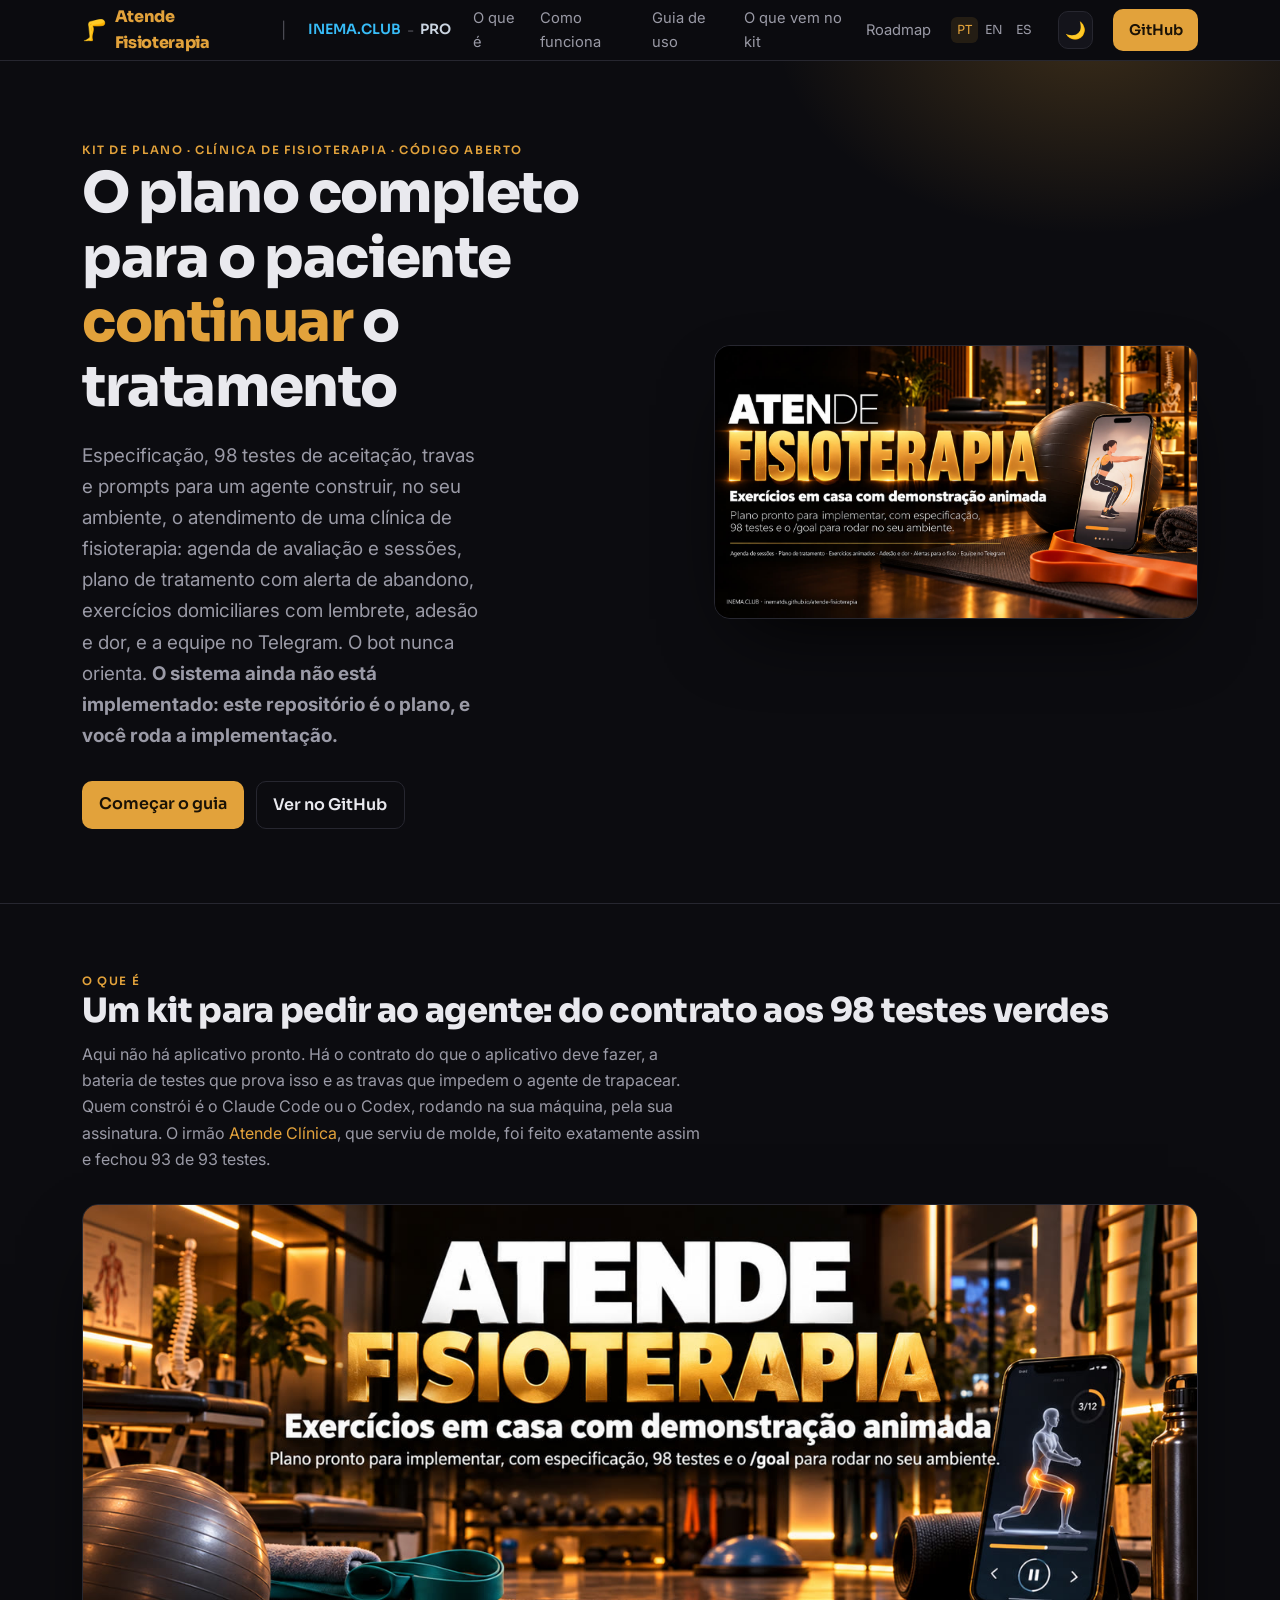
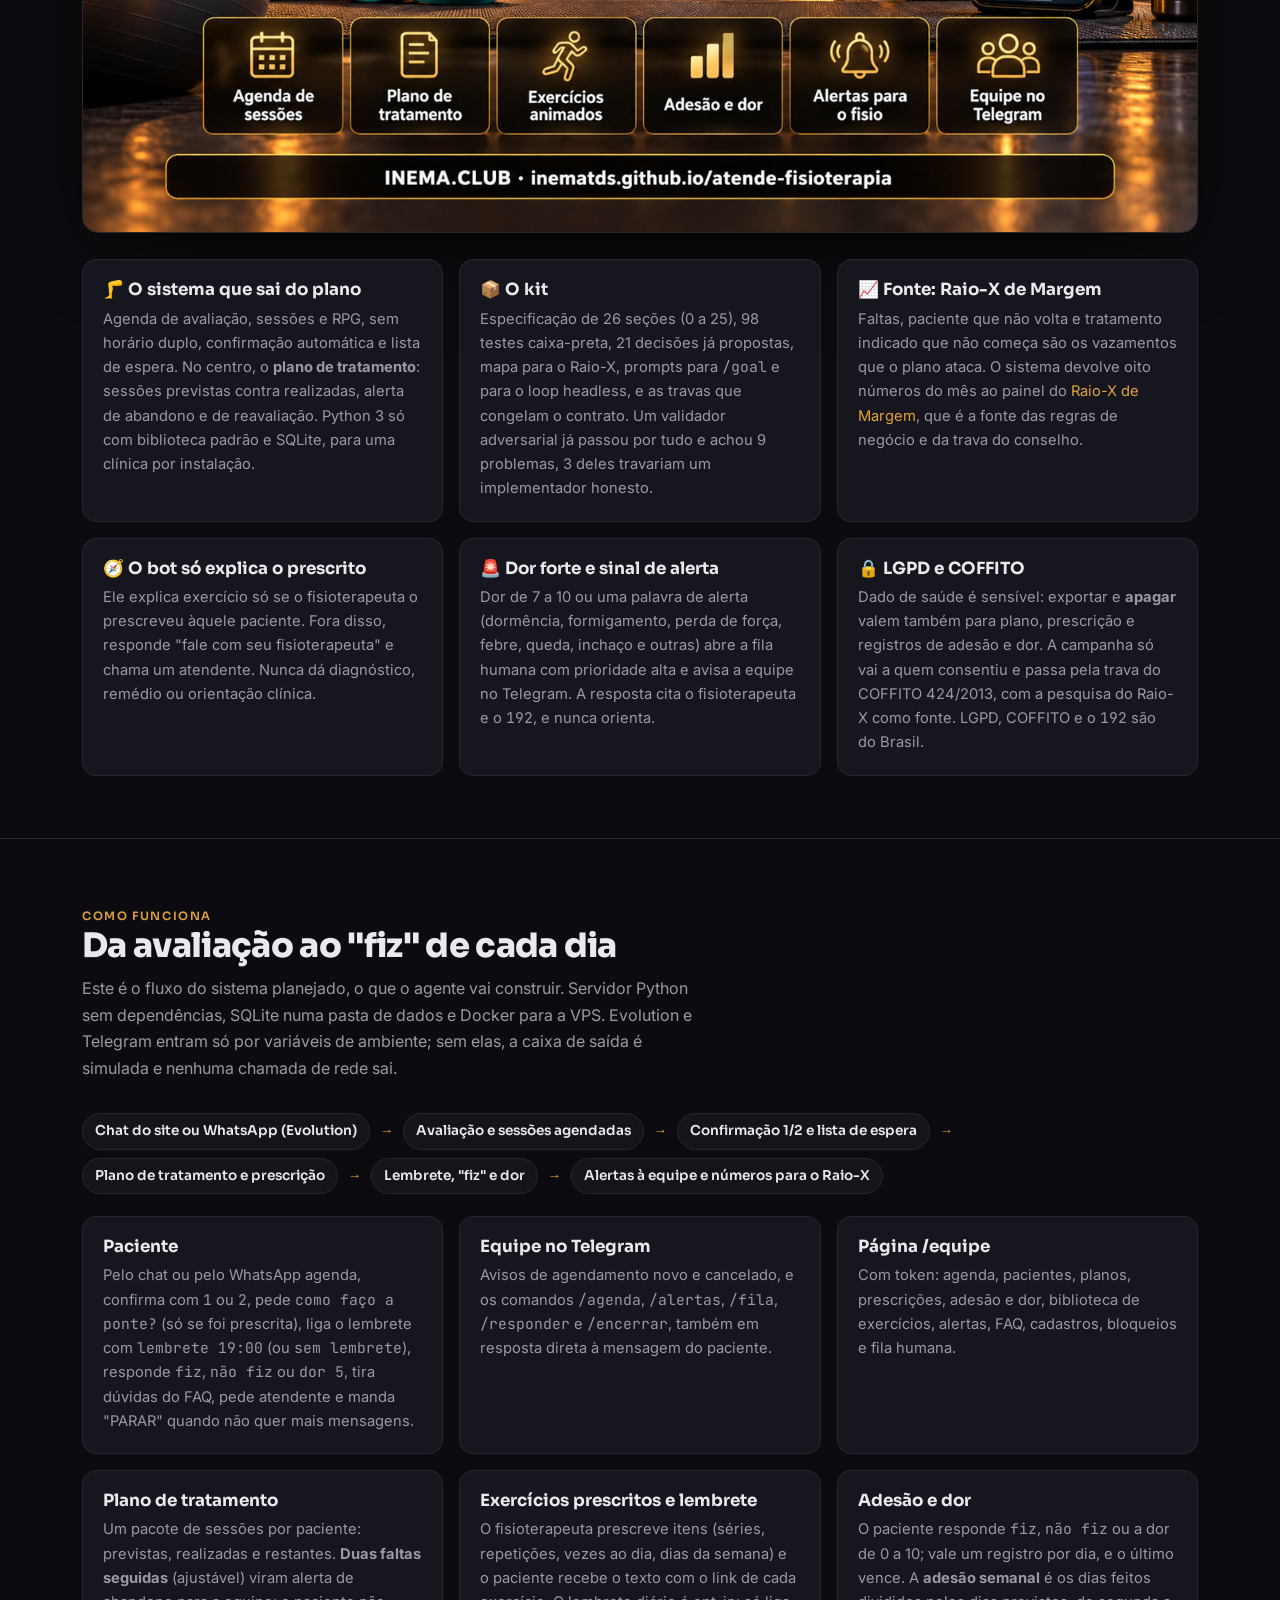
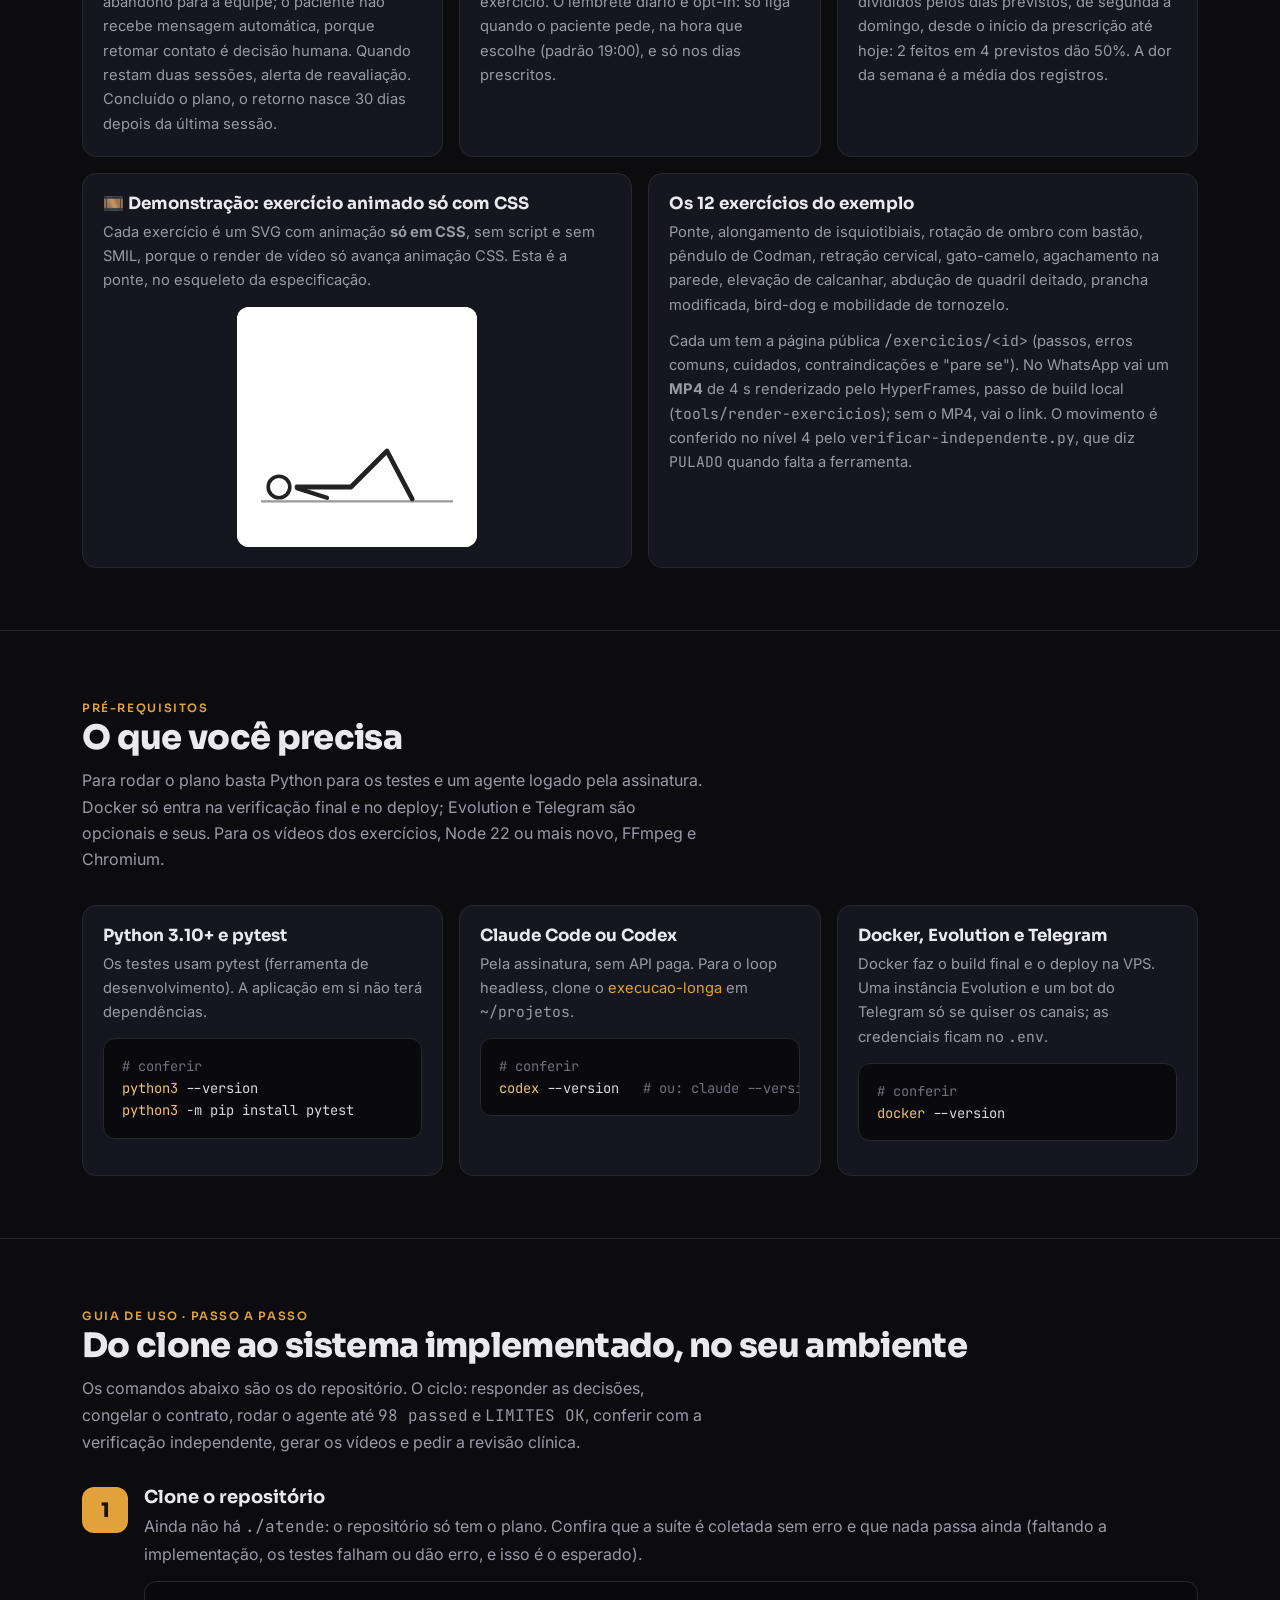
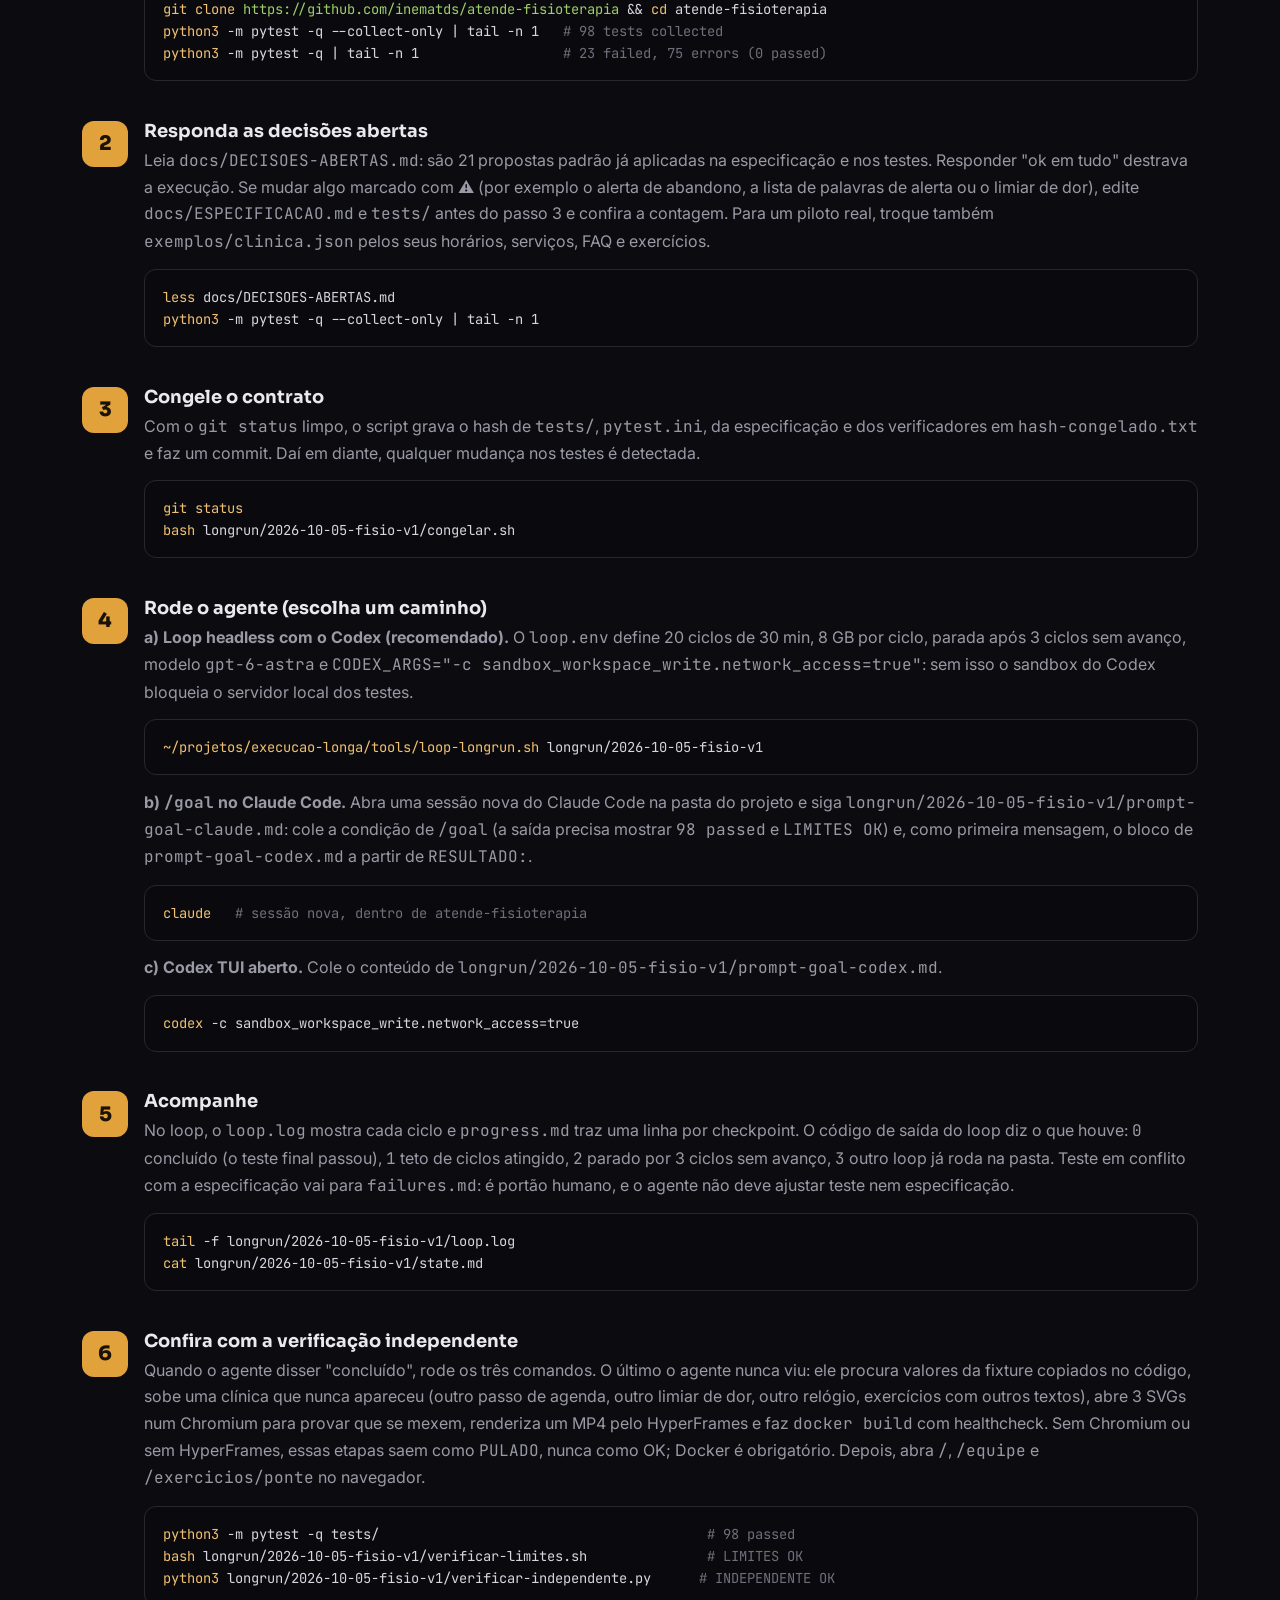
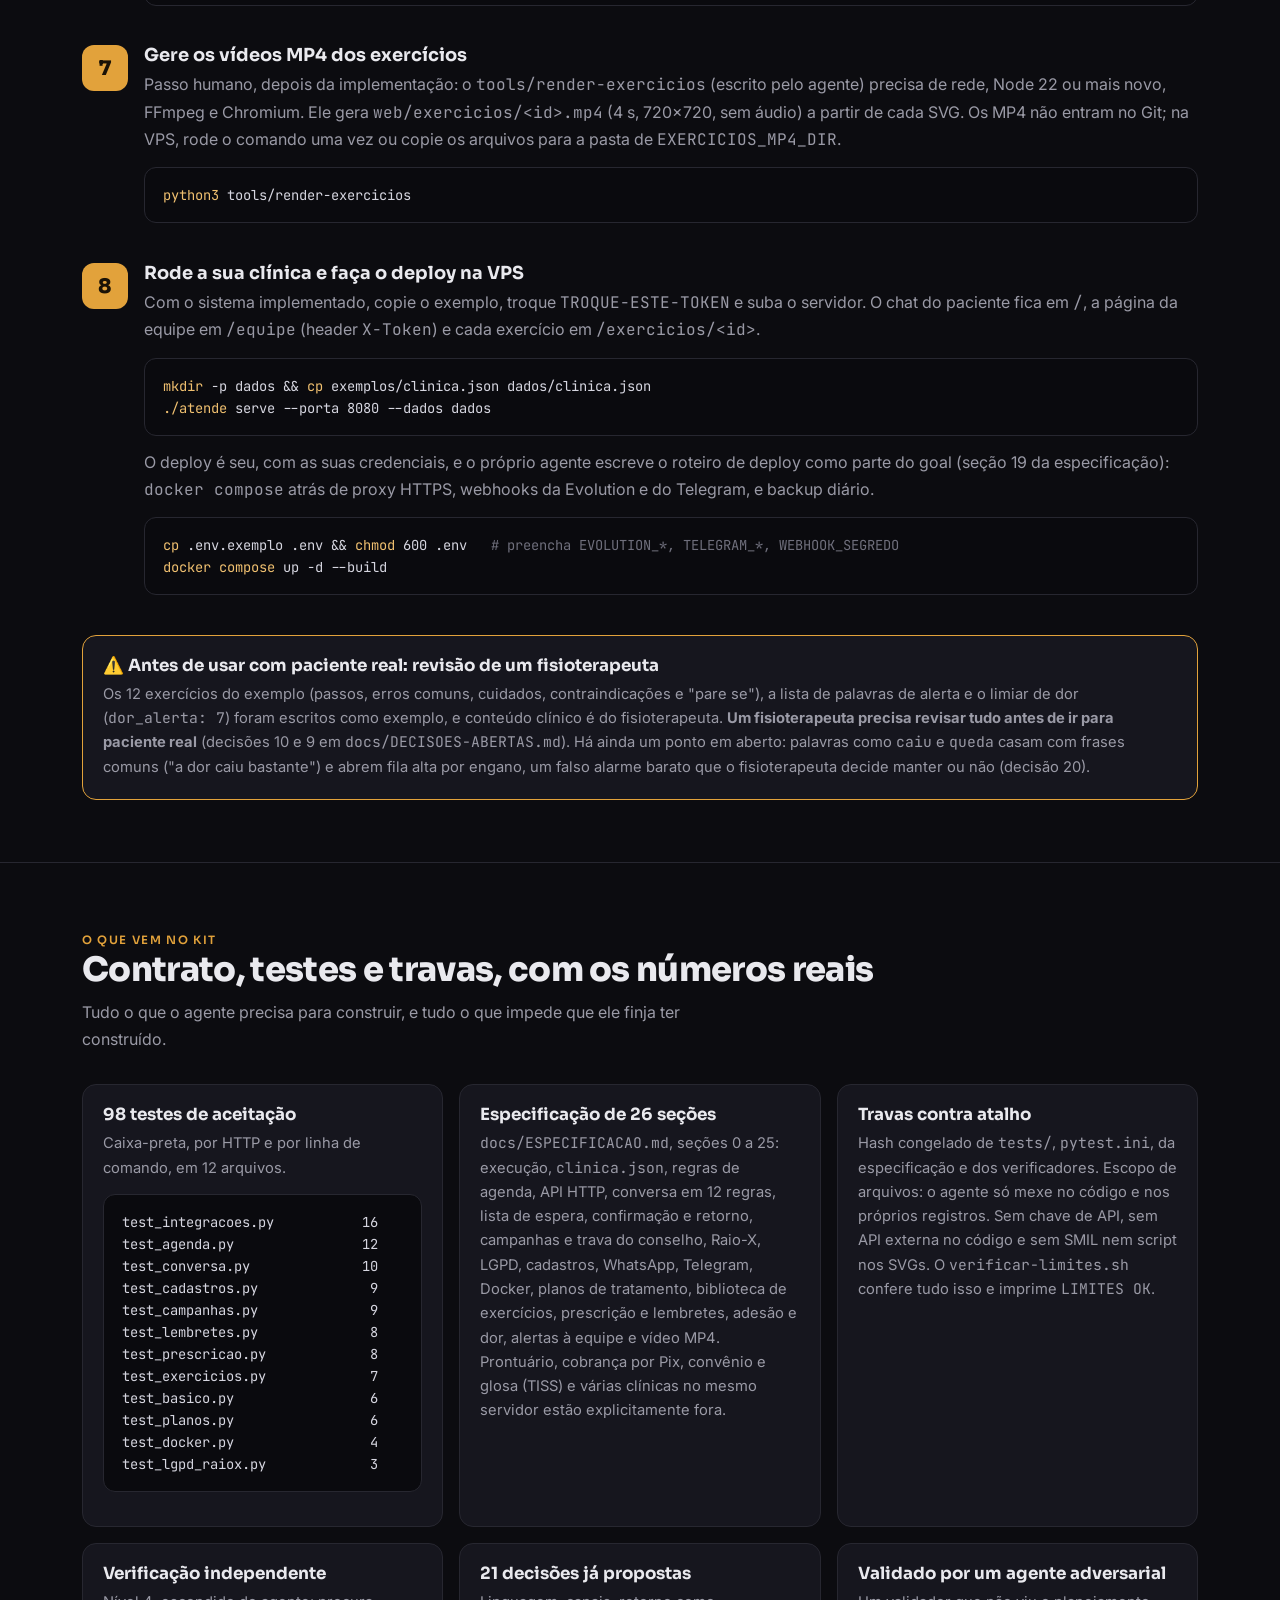
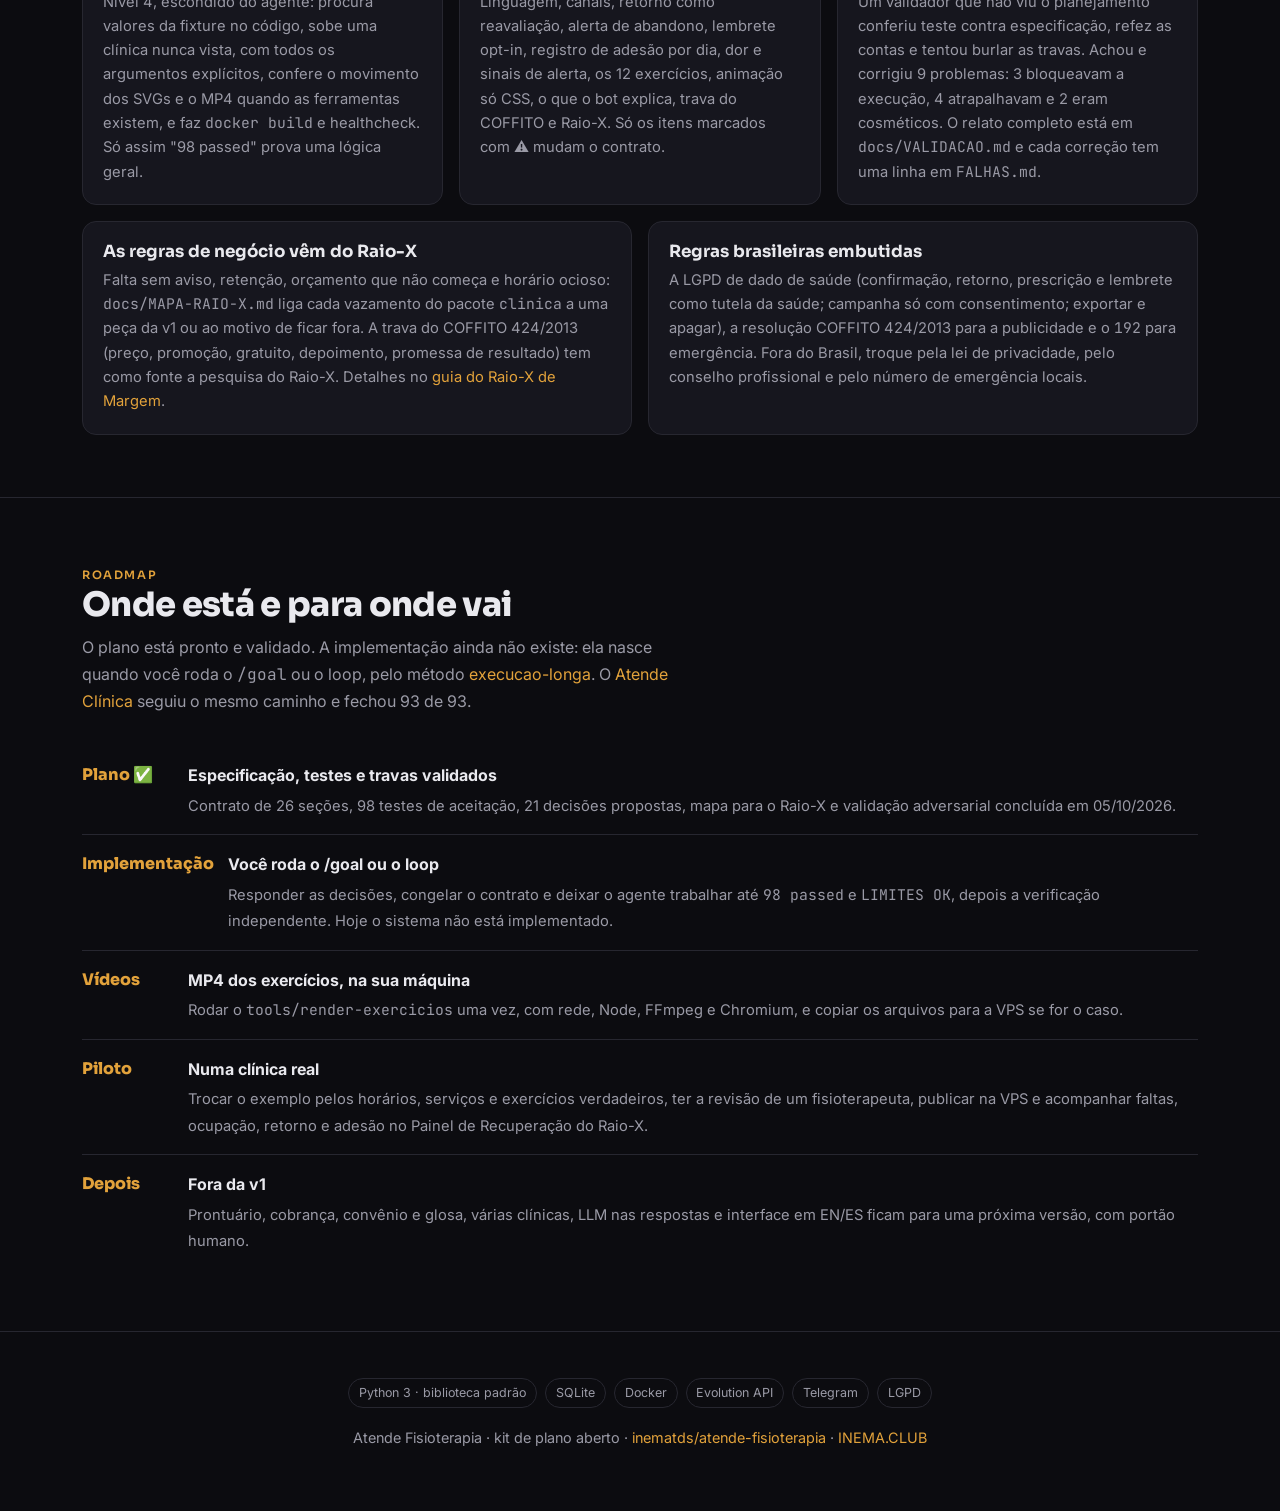
==== guia/index.html @ c4228316 "Guia trilíngue (PT/EN/ES) com demonstração animada da ponte, capa, README PT/EN/ES e GitHub Pages vi" ====
<!DOCTYPE html>
<html lang="pt-BR">
<head>
<meta charset="utf-8">
<meta name="viewport" content="width=device-width, initial-scale=1">
<title>Atende Fisioterapia — kit de plano para atendimento de clínica de fisioterapia: plano de tratamento, exercícios animados, adesão e equipe no Telegram</title>
<meta name="description" content="Kit de plano aberto para um sistema de atendimento de clínica de fisioterapia: especificação, 98 testes de aceitação, travas e prompts para um agente (Claude Code ou Codex) implementar no seu ambiente. O sistema ainda não está implementado.">
<link rel="alternate" hreflang="pt-BR" href="https://inematds.github.io/atende-fisioterapia/guia/">
<link rel="alternate" hreflang="en" href="https://inematds.github.io/atende-fisioterapia/guia/en/">
<link rel="alternate" hreflang="es" href="https://inematds.github.io/atende-fisioterapia/guia/es/">
<link rel="preconnect" href="https://fonts.googleapis.com">
<link rel="preconnect" href="https://fonts.gstatic.com" crossorigin>
<link href="https://fonts.googleapis.com/css2?family=Sora:wght@400;600;800&family=Inter:wght@400;500;600&family=JetBrains+Mono:wght@400;600&display=swap" rel="stylesheet">
<style>
  :root{
    --bg:#0c0c10; --bg2:#14141b; --card:#16161e; --line:#272730;
    --txt:#e9e9ee; --mut:#9a9aa6; --amb:#E2A23B; --amb2:#f0c070; --sky:#38bdf8; --pro:#cbd5e1;
    color-scheme:dark;
  }
  body.light{
    --bg:#f6f7f9; --bg2:#eceef2; --card:#ffffff; --line:#e1e3ea;
    --txt:#1a1a22; --mut:#5b5b68; --amb:#b9791d; --amb2:#a16207; --sky:#0369a1; --pro:#b45309;
    color-scheme:light;
  }
  body.light .hero .glow{opacity:.5}
  body.light pre{background:#0e0e14;color:#d6d6e0}
  body.light pre .c{color:#8a8a98}
  *{box-sizing:border-box}
  html{scroll-behavior:smooth}
  body{margin:0;background:var(--bg);color:var(--txt);font:16px/1.65 Inter,system-ui,sans-serif;-webkit-font-smoothing:antialiased}
  h1,h2,h3{font-family:Sora,sans-serif;line-height:1.15;margin:0}
  a{color:var(--amb);text-decoration:none}
  code,pre{font-family:"JetBrains Mono",monospace}
  .wrap{max-width:1160px;margin:0 auto;padding:0 22px}
  .mut{color:var(--mut)} .amb{color:var(--amb)}
  .chip{display:inline-block;font-size:.72rem;letter-spacing:.14em;text-transform:uppercase;color:var(--amb);font-weight:600;font-family:Sora}
  nav{position:sticky;top:0;z-index:30;backdrop-filter:blur(12px);background:rgba(12,12,16,.78);border-bottom:1px solid var(--line)}
  nav .wrap{display:flex;align-items:center;gap:22px;height:60px}
  nav .brand{display:flex;align-items:center;gap:8px;font-family:Sora;font-weight:800;letter-spacing:-.02em;color:var(--amb)}
  nav .brand .emoji{font-size:1.25rem}
  nav .sep{color:var(--mut);opacity:.45}
  nav .inema{color:var(--sky);font-weight:600;font-size:.88rem;font-family:Sora}
  nav .inema:hover{filter:brightness(1.15)}
  nav .pro{color:var(--pro);font-weight:600;font-size:.88rem;font-family:Sora}
  nav .pro:hover{filter:brightness(1.15)}
  nav .clubpro{display:inline-flex;align-items:center;gap:6px}
  nav .links{margin-left:auto;display:flex;align-items:center;gap:20px;font-size:.92rem}
  nav .links a.sec{color:var(--mut)} nav .links a.sec:hover{color:var(--txt)}
  .lang{display:inline-flex;gap:2px;font-family:Sora;font-size:.78rem}
  .lang a{color:var(--mut);padding:.2em .45em;border-radius:6px} .lang a.on{color:var(--amb);background:rgba(226,162,59,.12)}
  .tgl{background:var(--bg2);border:1px solid var(--line);color:var(--txt);width:38px;height:38px;border-radius:10px;cursor:pointer;display:inline-flex;align-items:center;justify-content:center;font-size:1.05rem}
  .tgl:hover{border-color:var(--amb)}
  .btn{display:inline-block;background:var(--amb);color:#1a1206;font-weight:600;padding:.6em 1.05em;border-radius:10px;font-family:Sora}
  .btn.ghost{background:transparent;color:var(--txt);border:1px solid var(--line)}
  @media(max-width:760px){nav .links a.sec{display:none}}
  @media(max-width:520px){nav .wrap{gap:8px;padding:8px 14px;height:auto;flex-wrap:wrap} nav .links{gap:8px;margin-left:0;width:100%;justify-content:space-between} nav .btn{padding:.45em .7em;font-size:.82rem} .tgl{width:34px;height:34px}}
  .hero{position:relative;overflow:hidden;border-bottom:1px solid var(--line)}
  .hero .glow{position:absolute;inset:-40% -20% auto auto;width:70%;height:600px;background:radial-gradient(closest-side,rgba(226,162,59,.22),transparent 70%);pointer-events:none}
  .hero .wrap{display:grid;grid-template-columns:1.1fr .9fr;gap:40px;align-items:center;padding:74px 22px}
  .hero h1{font-size:clamp(2.2rem,5vw,3.5rem);font-weight:800;letter-spacing:-.025em}
  .hero p.lead{font-size:1.18rem;color:var(--mut);margin:1.1em 0 1.6em;max-width:34ch}
  .hero .cta{display:flex;gap:12px;flex-wrap:wrap}
  .hero figure{margin:0;border-radius:16px;overflow:hidden;border:1px solid var(--line);box-shadow:0 30px 80px -30px #000}
  .hero figure img{width:100%;display:block}
  @media(max-width:780px){.hero .wrap{grid-template-columns:1fr;padding:48px 22px}}
  section{padding:62px 0;border-bottom:1px solid var(--line)}
  section h2{font-size:clamp(1.5rem,3.4vw,2.1rem);font-weight:800;letter-spacing:-.02em}
  section .sub{color:var(--mut);margin:.6em 0 2em;max-width:62ch}
  .grid{display:grid;gap:16px}
  .g3{grid-template-columns:repeat(3,1fr)} .g4{grid-template-columns:repeat(4,1fr)} .g2{grid-template-columns:repeat(2,1fr)}
  @media(max-width:820px){.g3,.g4{grid-template-columns:1fr 1fr}}
  @media(max-width:540px){.g2,.g3,.g4{grid-template-columns:1fr}}
  .card{background:var(--card);border:1px solid var(--line);border-radius:14px;padding:20px}
  .card h3{font-size:1.05rem;margin-bottom:.4em}
  .card p{color:var(--mut);font-size:.92rem;margin:0}
  .num{display:inline-flex;width:30px;height:30px;align-items:center;justify-content:center;border-radius:8px;background:rgba(226,162,59,.14);color:var(--amb);font-family:Sora;font-weight:800;font-size:.9rem;margin-bottom:.7em}
  .flow{display:flex;flex-wrap:wrap;gap:8px;align-items:center;margin-top:10px}
  .flow span{background:var(--bg2);border:1px solid var(--line);border-radius:999px;padding:.45em .9em;font-size:.85rem;font-family:Sora;font-weight:600}
  .flow .arr{color:var(--amb);border:none;background:none;padding:0 .1em}
  pre{background:#0a0a0e;border:1px solid var(--line);border-radius:12px;padding:16px 18px;overflow:auto;font-size:.86rem;line-height:1.6;color:#d6d6e0}
  pre .c{color:#6f6f7c} pre .k{color:var(--amb2)} pre .s{color:#9ece6a}
  .step{display:grid;grid-template-columns:46px minmax(0,1fr);gap:16px;margin-bottom:26px}
  .step>div,.card{min-width:0}
  p code,li code,td code{overflow-wrap:anywhere}
  .step .b{width:46px;height:46px;border-radius:12px;background:var(--amb);color:#1a1206;font-family:Sora;font-weight:800;font-size:1.25rem;display:flex;align-items:center;justify-content:center}
  .step h3{font-size:1.12rem;margin-bottom:.3em}
  .step p{color:var(--mut);margin:.2em 0 .7em}
  .ex{display:grid;grid-template-columns:1fr 1fr;gap:18px}
  @media(max-width:680px){.ex{grid-template-columns:1fr}}
  .ex figure{margin:0;border-radius:14px;overflow:hidden;border:1px solid var(--line)}
  .ex figure img{width:100%;display:block}
  .ex figcaption{padding:12px 14px;font-size:.88rem;color:var(--mut);background:var(--card)}
  .phase{display:flex;gap:14px;padding:16px 0;border-bottom:1px solid var(--line)}
  .phase:last-child{border:none}
  .phase .tag{flex:0 0 92px;font-family:Sora;font-weight:800;color:var(--amb)}
  .phase .d strong{display:block;margin-bottom:.2em}
  .phase .d span{color:var(--mut);font-size:.92rem}
  footer{padding:46px 0;text-align:center;color:var(--mut);font-size:.9rem}
  .pill{display:inline-block;border:1px solid var(--line);border-radius:999px;padding:.3em .8em;font-size:.78rem;color:var(--mut);margin:0 4px}
</style>
</head>

<body>

<nav><div class="wrap">
  <a class="brand" href="#top"><span class="emoji">🦵</span> Atende Fisioterapia</a>
  <span class="sep">|</span>
  <span class="clubpro">
    <a class="inema" href="https://inema.club" target="_blank" rel="noopener">INEMA.CLUB</a>
    <span class="sep">-</span>
    <a class="pro" href="https://inema.pro" target="_blank" rel="noopener">PRO</a>
  </span>
  <div class="links">
    <a class="sec" href="#oque">O que é</a>
    <a class="sec" href="#fluxo">Como funciona</a>
    <a class="sec" href="#guia">Guia de uso</a>
    <a class="sec" href="#kit">O que vem no kit</a>
    <a class="sec" href="#roadmap">Roadmap</a>
    <span class="lang"><a class="on" href="./">PT</a><a href="en/">EN</a><a href="es/">ES</a></span>
    <button class="tgl" id="themeToggle" aria-label="Alternar tema" title="Alternar tema">🌙</button>
    <a class="btn" href="https://github.com/inematds/atende-fisioterapia" target="_blank" rel="noopener">GitHub</a>
  </div>
</div></nav>

<header class="hero" id="top">
  <div class="glow"></div>
  <div class="wrap">
    <div>
      <span class="chip">Kit de plano · clínica de fisioterapia · código aberto</span>
      <h1>O plano completo para o paciente <span class="amb">continuar</span> o tratamento</h1>
      <p class="lead">Especificação, 98 testes de aceitação, travas e prompts para um agente construir, no seu ambiente, o atendimento de uma clínica de fisioterapia: agenda de avaliação e sessões, plano de tratamento com alerta de abandono, exercícios domiciliares com lembrete, adesão e dor, e a equipe no Telegram. O bot nunca orienta. <strong>O sistema ainda não está implementado: este repositório é o plano, e você roda a implementação.</strong></p>
      <div class="cta">
        <a class="btn" href="#guia">Começar o guia</a>
        <a class="btn ghost" href="https://github.com/inematds/atende-fisioterapia" target="_blank" rel="noopener">Ver no GitHub</a>
      </div>
    </div>
    <figure><img src="assets/banner.jpg" alt="Banner do Atende Fisioterapia: plano de tratamento, exercícios animados, lembrete, adesão e dor, e equipe no Telegram"></figure>
  </div>
</header>

<section id="oque"><div class="wrap">
  <span class="chip">O que é</span>
  <h2>Um kit para pedir ao agente: do contrato aos 98 testes verdes</h2>
  <p class="sub">Aqui não há aplicativo pronto. Há o contrato do que o aplicativo deve fazer, a bateria de testes que prova isso e as travas que impedem o agente de trapacear. Quem constrói é o Claude Code ou o Codex, rodando na sua máquina, pela sua assinatura. O irmão <a href="https://inematds.github.io/atende-clinica/guia/" target="_blank" rel="noopener">Atende Clínica</a>, que serviu de molde, foi feito exatamente assim e fechou 93 de 93 testes.</p>
  <figure style="margin:0 0 26px;border-radius:16px;overflow:hidden;border:1px solid var(--line);box-shadow:0 30px 80px -30px #000"><img src="assets/banner-grade.jpg" alt="Plano de tratamento com alerta de abandono, exercícios domiciliares animados, lembrete opt-in, adesão e dor, alerta clínico com 192, LGPD de dado de saúde e equipe no Telegram" loading="lazy" style="width:100%;display:block"></figure>
  <div class="grid g3">
    <div class="card"><h3>🦵 O sistema que sai do plano</h3><p>Agenda de avaliação, sessões e RPG, sem horário duplo, confirmação automática e lista de espera. No centro, o <strong>plano de tratamento</strong>: sessões previstas contra realizadas, alerta de abandono e de reavaliação. Python 3 só com biblioteca padrão e SQLite, para uma clínica por instalação.</p></div>
    <div class="card"><h3>📦 O kit</h3><p>Especificação de 26 seções (0 a 25), 98 testes caixa-preta, 21 decisões já propostas, mapa para o Raio-X, prompts para <code>/goal</code> e para o loop headless, e as travas que congelam o contrato. Um validador adversarial já passou por tudo e achou 9 problemas, 3 deles travariam um implementador honesto.</p></div>
    <div class="card"><h3>📈 Fonte: Raio-X de Margem</h3><p>Faltas, paciente que não volta e tratamento indicado que não começa são os vazamentos que o plano ataca. O sistema devolve oito números do mês ao painel do <a href="https://inematds.github.io/raio-x-margem/guia/" target="_blank" rel="noopener">Raio-X de Margem</a>, que é a fonte das regras de negócio e da trava do conselho.</p></div>
  </div>
  <div class="grid g3" style="margin-top:16px">
    <div class="card"><h3>🧭 O bot só explica o prescrito</h3><p>Ele explica exercício só se o fisioterapeuta o prescreveu àquele paciente. Fora disso, responde "fale com seu fisioterapeuta" e chama um atendente. Nunca dá diagnóstico, remédio ou orientação clínica.</p></div>
    <div class="card"><h3>🚨 Dor forte e sinal de alerta</h3><p>Dor de 7 a 10 ou uma palavra de alerta (dormência, formigamento, perda de força, febre, queda, inchaço e outras) abre a fila humana com prioridade alta e avisa a equipe no Telegram. A resposta cita o fisioterapeuta e o <code>192</code>, e nunca orienta.</p></div>
    <div class="card"><h3>🔒 LGPD e COFFITO</h3><p>Dado de saúde é sensível: exportar e <strong>apagar</strong> valem também para plano, prescrição e registros de adesão e dor. A campanha só vai a quem consentiu e passa pela trava do COFFITO 424/2013, com a pesquisa do Raio-X como fonte. LGPD, COFFITO e o <code>192</code> são do Brasil.</p></div>
  </div>
</div></section>

<section id="fluxo"><div class="wrap">
  <span class="chip">Como funciona</span>
  <h2>Da avaliação ao "fiz" de cada dia</h2>
  <p class="sub">Este é o fluxo do sistema planejado, o que o agente vai construir. Servidor Python sem dependências, SQLite numa pasta de dados e Docker para a VPS. Evolution e Telegram entram só por variáveis de ambiente; sem elas, a caixa de saída é simulada e nenhuma chamada de rede sai.</p>
  <div class="flow">
    <span>Chat do site ou WhatsApp (Evolution)</span><span class="arr">→</span>
    <span>Avaliação e sessões agendadas</span><span class="arr">→</span>
    <span>Confirmação 1/2 e lista de espera</span><span class="arr">→</span>
    <span>Plano de tratamento e prescrição</span><span class="arr">→</span>
    <span>Lembrete, "fiz" e dor</span><span class="arr">→</span>
    <span>Alertas à equipe e números para o Raio-X</span>
  </div>
  <div class="grid g3" style="margin-top:22px">
    <div class="card"><h3>Paciente</h3><p>Pelo chat ou pelo WhatsApp agenda, confirma com <code>1</code> ou <code>2</code>, pede <code>como faço a ponte?</code> (só se foi prescrita), liga o lembrete com <code>lembrete 19:00</code> (ou <code>sem lembrete</code>), responde <code>fiz</code>, <code>não fiz</code> ou <code>dor 5</code>, tira dúvidas do FAQ, pede atendente e manda "PARAR" quando não quer mais mensagens.</p></div>
    <div class="card"><h3>Equipe no Telegram</h3><p>Avisos de agendamento novo e cancelado, e os comandos <code>/agenda</code>, <code>/alertas</code>, <code>/fila</code>, <code>/responder</code> e <code>/encerrar</code>, também em resposta direta à mensagem do paciente.</p></div>
    <div class="card"><h3>Página /equipe</h3><p>Com token: agenda, pacientes, planos, prescrições, adesão e dor, biblioteca de exercícios, alertas, FAQ, cadastros, bloqueios e fila humana.</p></div>
  </div>
  <div class="grid g3" style="margin-top:16px">
    <div class="card"><h3>Plano de tratamento</h3><p>Um pacote de sessões por paciente: previstas, realizadas e restantes. <strong>Duas faltas seguidas</strong> (ajustável) viram alerta de abandono para a equipe; o paciente não recebe mensagem automática, porque retomar contato é decisão humana. Quando restam duas sessões, alerta de reavaliação. Concluído o plano, o retorno nasce 30 dias depois da última sessão.</p></div>
    <div class="card"><h3>Exercícios prescritos e lembrete</h3><p>O fisioterapeuta prescreve itens (séries, repetições, vezes ao dia, dias da semana) e o paciente recebe o texto com o link de cada exercício. O lembrete diário é opt-in: só liga quando o paciente pede, na hora que escolhe (padrão 19:00), e só nos dias prescritos.</p></div>
    <div class="card"><h3>Adesão e dor</h3><p>O paciente responde <code>fiz</code>, <code>não fiz</code> ou a dor de 0 a 10; vale um registro por dia, e o último vence. A <strong>adesão semanal</strong> é os dias feitos divididos pelos dias previstos, de segunda a domingo, desde o início da prescrição até hoje: 2 feitos em 4 previstos dão 50%. A dor da semana é a média dos registros.</p></div>
  </div>
  <div class="grid g2" style="margin-top:16px">
    <div class="card"><h3>🎞️ Demonstração: exercício animado só com CSS</h3>
      <p>Cada exercício é um SVG com animação <strong>só em CSS</strong>, sem script e sem SMIL, porque o render de vídeo só avança animação CSS. Esta é a ponte, no esqueleto da especificação.</p>
      <svg xmlns="http://www.w3.org/2000/svg" viewBox="0 0 400 400" role="img" aria-label="Ponte" style="width:100%;max-width:240px;display:block;margin:14px auto 0;background:#fff;border-radius:12px">
        <title>Ponte</title>
        <style>
          .fx-corpo{d:path("M100 300 L190 300 L250 240 L292 320");animation:fx-ponte 2.4s ease-in-out infinite}
          @keyframes fx-ponte{0%,15%,100%{d:path("M100 300 L190 300 L250 240 L292 320")}45%,65%{d:path("M100 300 L186 256 L257 236 L292 320")}}
          @media (prefers-reduced-motion:reduce){.fx-corpo{animation:none}}
        </style>
        <rect width="400" height="400" fill="#fff"/>
        <line x1="40" y1="324" x2="360" y2="324" stroke="#999" stroke-width="4"/>
        <circle cx="70" cy="300" r="18" fill="none" stroke="#222" stroke-width="6"/>
        <line x1="100" y1="302" x2="150" y2="318" stroke="#222" stroke-width="7" stroke-linecap="round"/>
        <path class="fx-corpo" d="M100 300 L190 300 L250 240 L292 320" fill="none" stroke="#222" stroke-width="8" stroke-linecap="round" stroke-linejoin="round"/>
      </svg></div>
    <div class="card"><h3>Os 12 exercícios do exemplo</h3>
      <p>Ponte, alongamento de isquiotibiais, rotação de ombro com bastão, pêndulo de Codman, retração cervical, gato-camelo, agachamento na parede, elevação de calcanhar, abdução de quadril deitado, prancha modificada, bird-dog e mobilidade de tornozelo.</p>
      <p style="margin-top:.8em">Cada um tem a página pública <code>/exercicios/&lt;id&gt;</code> (passos, erros comuns, cuidados, contraindicações e "pare se"). No WhatsApp vai um <strong>MP4</strong> de 4 s renderizado pelo HyperFrames, passo de build local (<code>tools/render-exercicios</code>); sem o MP4, vai o link. O movimento é conferido no nível 4 pelo <code>verificar-independente.py</code>, que diz <code>PULADO</code> quando falta a ferramenta.</p></div>
  </div>
</div></section>

<section id="pre"><div class="wrap">
  <span class="chip">Pré-requisitos</span>
  <h2>O que você precisa</h2>
  <p class="sub">Para rodar o plano basta Python para os testes e um agente logado pela assinatura. Docker só entra na verificação final e no deploy; Evolution e Telegram são opcionais e seus. Para os vídeos dos exercícios, Node 22 ou mais novo, FFmpeg e Chromium.</p>
  <div class="grid g3">
    <div class="card"><h3>Python 3.10+ e pytest</h3><p>Os testes usam pytest (ferramenta de desenvolvimento). A aplicação em si não terá dependências.</p><pre><span class="c"># conferir</span>
<span class="k">python3</span> --version
<span class="k">python3</span> -m pip install pytest</pre></div>
    <div class="card"><h3>Claude Code ou Codex</h3><p>Pela assinatura, sem API paga. Para o loop headless, clone o <a href="https://github.com/inematds/execucao-longa" target="_blank" rel="noopener">execucao-longa</a> em <code>~/projetos</code>.</p><pre><span class="c"># conferir</span>
<span class="k">codex</span> --version   <span class="c"># ou: claude --version</span></pre></div>
    <div class="card"><h3>Docker, Evolution e Telegram</h3><p>Docker faz o build final e o deploy na VPS. Uma instância Evolution e um bot do Telegram só se quiser os canais; as credenciais ficam no <code>.env</code>.</p><pre><span class="c"># conferir</span>
<span class="k">docker</span> --version</pre></div>
  </div>
</div></section>

<section id="guia"><div class="wrap">
  <span class="chip">Guia de uso · passo a passo</span>
  <h2>Do clone ao sistema implementado, no seu ambiente</h2>
  <p class="sub">Os comandos abaixo são os do repositório. O ciclo: responder as decisões, congelar o contrato, rodar o agente até <code>98 passed</code> e <code>LIMITES OK</code>, conferir com a verificação independente, gerar os vídeos e pedir a revisão clínica.</p>

  <div class="step"><div class="b">1</div><div>
    <h3>Clone o repositório</h3>
    <p>Ainda não há <code>./atende</code>: o repositório só tem o plano. Confira que a suíte é coletada sem erro e que nada passa ainda (faltando a implementação, os testes falham ou dão erro, e isso é o esperado).</p>
<pre><span class="k">git clone</span> <span class="s">https://github.com/inematds/atende-fisioterapia</span> && <span class="k">cd</span> atende-fisioterapia
<span class="k">python3</span> -m pytest -q --collect-only | tail -n 1   <span class="c"># 98 tests collected</span>
<span class="k">python3</span> -m pytest -q | tail -n 1                  <span class="c"># 23 failed, 75 errors (0 passed)</span></pre>
  </div></div>

  <div class="step"><div class="b">2</div><div>
    <h3>Responda as decisões abertas</h3>
    <p>Leia <code>docs/DECISOES-ABERTAS.md</code>: são 21 propostas padrão já aplicadas na especificação e nos testes. Responder "ok em tudo" destrava a execução. Se mudar algo marcado com ⚠ (por exemplo o alerta de abandono, a lista de palavras de alerta ou o limiar de dor), edite <code>docs/ESPECIFICACAO.md</code> e <code>tests/</code> antes do passo 3 e confira a contagem. Para um piloto real, troque também <code>exemplos/clinica.json</code> pelos seus horários, serviços, FAQ e exercícios.</p>
<pre><span class="k">less</span> docs/DECISOES-ABERTAS.md
<span class="k">python3</span> -m pytest -q --collect-only | tail -n 1</pre>
  </div></div>

  <div class="step"><div class="b">3</div><div>
    <h3>Congele o contrato</h3>
    <p>Com o <code>git status</code> limpo, o script grava o hash de <code>tests/</code>, <code>pytest.ini</code>, da especificação e dos verificadores em <code>hash-congelado.txt</code> e faz um commit. Daí em diante, qualquer mudança nos testes é detectada.</p>
<pre><span class="k">git status</span>
<span class="k">bash</span> longrun/2026-10-05-fisio-v1/congelar.sh</pre>
  </div></div>

  <div class="step"><div class="b">4</div><div>
    <h3>Rode o agente (escolha um caminho)</h3>
    <p><strong>a) Loop headless com o Codex (recomendado).</strong> O <code>loop.env</code> define 20 ciclos de 30 min, 8 GB por ciclo, parada após 3 ciclos sem avanço, modelo <code>gpt-6-astra</code> e <code>CODEX_ARGS="-c sandbox_workspace_write.network_access=true"</code>: sem isso o sandbox do Codex bloqueia o servidor local dos testes.</p>
<pre><span class="k">~/projetos/execucao-longa/tools/loop-longrun.sh</span> longrun/2026-10-05-fisio-v1</pre>
    <p><strong>b) <code>/goal</code> no Claude Code.</strong> Abra uma sessão nova do Claude Code na pasta do projeto e siga <code>longrun/2026-10-05-fisio-v1/prompt-goal-claude.md</code>: cole a condição de <code>/goal</code> (a saída precisa mostrar <code>98 passed</code> e <code>LIMITES OK</code>) e, como primeira mensagem, o bloco de <code>prompt-goal-codex.md</code> a partir de <code>RESULTADO:</code>.</p>
<pre><span class="k">claude</span>   <span class="c"># sessão nova, dentro de atende-fisioterapia</span></pre>
    <p><strong>c) Codex TUI aberto.</strong> Cole o conteúdo de <code>longrun/2026-10-05-fisio-v1/prompt-goal-codex.md</code>.</p>
<pre><span class="k">codex</span> -c sandbox_workspace_write.network_access=true</pre>
  </div></div>

  <div class="step"><div class="b">5</div><div>
    <h3>Acompanhe</h3>
    <p>No loop, o <code>loop.log</code> mostra cada ciclo e <code>progress.md</code> traz uma linha por checkpoint. O código de saída do loop diz o que houve: <code>0</code> concluído (o teste final passou), <code>1</code> teto de ciclos atingido, <code>2</code> parado por 3 ciclos sem avanço, <code>3</code> outro loop já roda na pasta. Teste em conflito com a especificação vai para <code>failures.md</code>: é portão humano, e o agente não deve ajustar teste nem especificação.</p>
<pre><span class="k">tail</span> -f longrun/2026-10-05-fisio-v1/loop.log
<span class="k">cat</span> longrun/2026-10-05-fisio-v1/state.md</pre>
  </div></div>

  <div class="step"><div class="b">6</div><div>
    <h3>Confira com a verificação independente</h3>
    <p>Quando o agente disser "concluído", rode os três comandos. O último o agente nunca viu: ele procura valores da fixture copiados no código, sobe uma clínica que nunca apareceu (outro passo de agenda, outro limiar de dor, outro relógio, exercícios com outros textos), abre 3 SVGs num Chromium para provar que se mexem, renderiza um MP4 pelo HyperFrames e faz <code>docker build</code> com healthcheck. Sem Chromium ou sem HyperFrames, essas etapas saem como <code>PULADO</code>, nunca como OK; Docker é obrigatório. Depois, abra <code>/</code>, <code>/equipe</code> e <code>/exercicios/ponte</code> no navegador.</p>
<pre><span class="k">python3</span> -m pytest -q tests/                                         <span class="c"># 98 passed</span>
<span class="k">bash</span> longrun/2026-10-05-fisio-v1/verificar-limites.sh               <span class="c"># LIMITES OK</span>
<span class="k">python3</span> longrun/2026-10-05-fisio-v1/verificar-independente.py      <span class="c"># INDEPENDENTE OK</span></pre>
  </div></div>

  <div class="step"><div class="b">7</div><div>
    <h3>Gere os vídeos MP4 dos exercícios</h3>
    <p>Passo humano, depois da implementação: o <code>tools/render-exercicios</code> (escrito pelo agente) precisa de rede, Node 22 ou mais novo, FFmpeg e Chromium. Ele gera <code>web/exercicios/&lt;id&gt;.mp4</code> (4 s, 720×720, sem áudio) a partir de cada SVG. Os MP4 não entram no Git; na VPS, rode o comando uma vez ou copie os arquivos para a pasta de <code>EXERCICIOS_MP4_DIR</code>.</p>
<pre><span class="k">python3</span> tools/render-exercicios</pre>
  </div></div>

  <div class="step"><div class="b">8</div><div>
    <h3>Rode a sua clínica e faça o deploy na VPS</h3>
    <p>Com o sistema implementado, copie o exemplo, troque <code>TROQUE-ESTE-TOKEN</code> e suba o servidor. O chat do paciente fica em <code>/</code>, a página da equipe em <code>/equipe</code> (header <code>X-Token</code>) e cada exercício em <code>/exercicios/&lt;id&gt;</code>.</p>
<pre><span class="k">mkdir</span> -p dados && <span class="k">cp</span> exemplos/clinica.json dados/clinica.json
<span class="k">./atende</span> serve --porta 8080 --dados dados</pre>
    <p>O deploy é seu, com as suas credenciais, e o próprio agente escreve o roteiro de deploy como parte do goal (seção 19 da especificação): <code>docker compose</code> atrás de proxy HTTPS, webhooks da Evolution e do Telegram, e backup diário.</p>
<pre><span class="k">cp</span> .env.exemplo .env && <span class="k">chmod</span> 600 .env   <span class="c"># preencha EVOLUTION_*, TELEGRAM_*, WEBHOOK_SEGREDO</span>
<span class="k">docker compose</span> up -d --build</pre>
  </div></div>

  <div class="card" style="border-color:var(--amb)"><h3>⚠️ Antes de usar com paciente real: revisão de um fisioterapeuta</h3><p>Os 12 exercícios do exemplo (passos, erros comuns, cuidados, contraindicações e "pare se"), a lista de palavras de alerta e o limiar de dor (<code>dor_alerta: 7</code>) foram escritos como exemplo, e conteúdo clínico é do fisioterapeuta. <strong>Um fisioterapeuta precisa revisar tudo antes de ir para paciente real</strong> (decisões 10 e 9 em <code>docs/DECISOES-ABERTAS.md</code>). Há ainda um ponto em aberto: palavras como <code>caiu</code> e <code>queda</code> casam com frases comuns ("a dor caiu bastante") e abrem fila alta por engano, um falso alarme barato que o fisioterapeuta decide manter ou não (decisão 20).</p></div>
</div></section>

<section id="kit"><div class="wrap">
  <span class="chip">O que vem no kit</span>
  <h2>Contrato, testes e travas, com os números reais</h2>
  <p class="sub">Tudo o que o agente precisa para construir, e tudo o que impede que ele finja ter construído.</p>
  <div class="grid g3">
    <div class="card"><h3>98 testes de aceitação</h3><p>Caixa-preta, por HTTP e por linha de comando, em 12 arquivos.</p><pre>test_integracoes.py           16
test_agenda.py                12
test_conversa.py              10
test_cadastros.py              9
test_campanhas.py              9
test_lembretes.py              8
test_prescricao.py             8
test_exercicios.py             7
test_basico.py                 6
test_planos.py                 6
test_docker.py                 4
test_lgpd_raiox.py             3</pre></div>
    <div class="card"><h3>Especificação de 26 seções</h3><p><code>docs/ESPECIFICACAO.md</code>, seções 0 a 25: execução, <code>clinica.json</code>, regras de agenda, API HTTP, conversa em 12 regras, lista de espera, confirmação e retorno, campanhas e trava do conselho, Raio-X, LGPD, cadastros, WhatsApp, Telegram, Docker, planos de tratamento, biblioteca de exercícios, prescrição e lembretes, adesão e dor, alertas à equipe e vídeo MP4. Prontuário, cobrança por Pix, convênio e glosa (TISS) e várias clínicas no mesmo servidor estão explicitamente fora.</p></div>
    <div class="card"><h3>Travas contra atalho</h3><p>Hash congelado de <code>tests/</code>, <code>pytest.ini</code>, da especificação e dos verificadores. Escopo de arquivos: o agente só mexe no código e nos próprios registros. Sem chave de API, sem API externa no código e sem SMIL nem script nos SVGs. O <code>verificar-limites.sh</code> confere tudo isso e imprime <code>LIMITES OK</code>.</p></div>
    <div class="card"><h3>Verificação independente</h3><p>Nível 4, escondido do agente: procura valores da fixture no código, sobe uma clínica nunca vista, com todos os argumentos explícitos, confere o movimento dos SVGs e o MP4 quando as ferramentas existem, e faz <code>docker build</code> e healthcheck. Só assim "98 passed" prova uma lógica geral.</p></div>
    <div class="card"><h3>21 decisões já propostas</h3><p>Linguagem, canais, retorno como reavaliação, alerta de abandono, lembrete opt-in, registro de adesão por dia, dor e sinais de alerta, os 12 exercícios, animação só CSS, o que o bot explica, trava do COFFITO e Raio-X. Só os itens marcados com ⚠ mudam o contrato.</p></div>
    <div class="card"><h3>Validado por um agente adversarial</h3><p>Um validador que não viu o planejamento conferiu teste contra especificação, refez as contas e tentou burlar as travas. Achou e corrigiu 9 problemas: 3 bloqueavam a execução, 4 atrapalhavam e 2 eram cosméticos. O relato completo está em <code>docs/VALIDACAO.md</code> e cada correção tem uma linha em <code>FALHAS.md</code>.</p></div>
  </div>
  <div class="grid g2" style="margin-top:16px">
    <div class="card"><h3>As regras de negócio vêm do Raio-X</h3><p>Falta sem aviso, retenção, orçamento que não começa e horário ocioso: <code>docs/MAPA-RAIO-X.md</code> liga cada vazamento do pacote <code>clinica</code> a uma peça da v1 ou ao motivo de ficar fora. A trava do COFFITO 424/2013 (preço, promoção, gratuito, depoimento, promessa de resultado) tem como fonte a pesquisa do Raio-X. Detalhes no <a href="https://inematds.github.io/raio-x-margem/guia/" target="_blank" rel="noopener">guia do Raio-X de Margem</a>.</p></div>
    <div class="card"><h3>Regras brasileiras embutidas</h3><p>A LGPD de dado de saúde (confirmação, retorno, prescrição e lembrete como tutela da saúde; campanha só com consentimento; exportar e apagar), a resolução COFFITO 424/2013 para a publicidade e o <code>192</code> para emergência. Fora do Brasil, troque pela lei de privacidade, pelo conselho profissional e pelo número de emergência locais.</p></div>
  </div>
</div></section>

<section id="roadmap"><div class="wrap">
  <span class="chip">Roadmap</span>
  <h2>Onde está e para onde vai</h2>
  <p class="sub">O plano está pronto e validado. A implementação ainda não existe: ela nasce quando você roda o <code>/goal</code> ou o loop, pelo método <a href="https://inematds.github.io/execucao-longa/guia/" target="_blank" rel="noopener">execucao-longa</a>. O <a href="https://inematds.github.io/atende-clinica/guia/" target="_blank" rel="noopener">Atende Clínica</a> seguiu o mesmo caminho e fechou 93 de 93.</p>
  <div class="phase"><div class="tag">Plano ✅</div><div class="d"><strong>Especificação, testes e travas validados</strong><span>Contrato de 26 seções, 98 testes de aceitação, 21 decisões propostas, mapa para o Raio-X e validação adversarial concluída em 05/10/2026.</span></div></div>
  <div class="phase"><div class="tag">Implementação</div><div class="d"><strong>Você roda o /goal ou o loop</strong><span>Responder as decisões, congelar o contrato e deixar o agente trabalhar até <code>98 passed</code> e <code>LIMITES OK</code>, depois a verificação independente. Hoje o sistema não está implementado.</span></div></div>
  <div class="phase"><div class="tag">Vídeos</div><div class="d"><strong>MP4 dos exercícios, na sua máquina</strong><span>Rodar o <code>tools/render-exercicios</code> uma vez, com rede, Node, FFmpeg e Chromium, e copiar os arquivos para a VPS se for o caso.</span></div></div>
  <div class="phase"><div class="tag">Piloto</div><div class="d"><strong>Numa clínica real</strong><span>Trocar o exemplo pelos horários, serviços e exercícios verdadeiros, ter a revisão de um fisioterapeuta, publicar na VPS e acompanhar faltas, ocupação, retorno e adesão no Painel de Recuperação do Raio-X.</span></div></div>
  <div class="phase"><div class="tag">Depois</div><div class="d"><strong>Fora da v1</strong><span>Prontuário, cobrança, convênio e glosa, várias clínicas, LLM nas respostas e interface em EN/ES ficam para uma próxima versão, com portão humano.</span></div></div>
</div></section>

<footer>
  <div class="wrap">
    <div class="pill">Python 3 · biblioteca padrão</div><div class="pill">SQLite</div><div class="pill">Docker</div><div class="pill">Evolution API</div><div class="pill">Telegram</div><div class="pill">LGPD</div>
    <p style="margin-top:18px">Atende Fisioterapia · kit de plano aberto ·
      <a href="https://github.com/inematds/atende-fisioterapia">inematds/atende-fisioterapia</a> ·
      <a href="https://inema.club">INEMA.CLUB</a></p>
  </div>
</footer>

<script>
  (function(){
    var KEY='atende-fisioterapia-theme';
    var b=document.body, t=document.getElementById('themeToggle');
    if(localStorage.getItem(KEY)==='light'){ b.classList.add('light'); t.textContent='☀️'; }
    t.addEventListener('click',function(){
      var light=b.classList.toggle('light');
      t.textContent=light?'☀️':'🌙';
      localStorage.setItem(KEY, light?'light':'dark');
    });
  })();
</script>
</body>
</html>
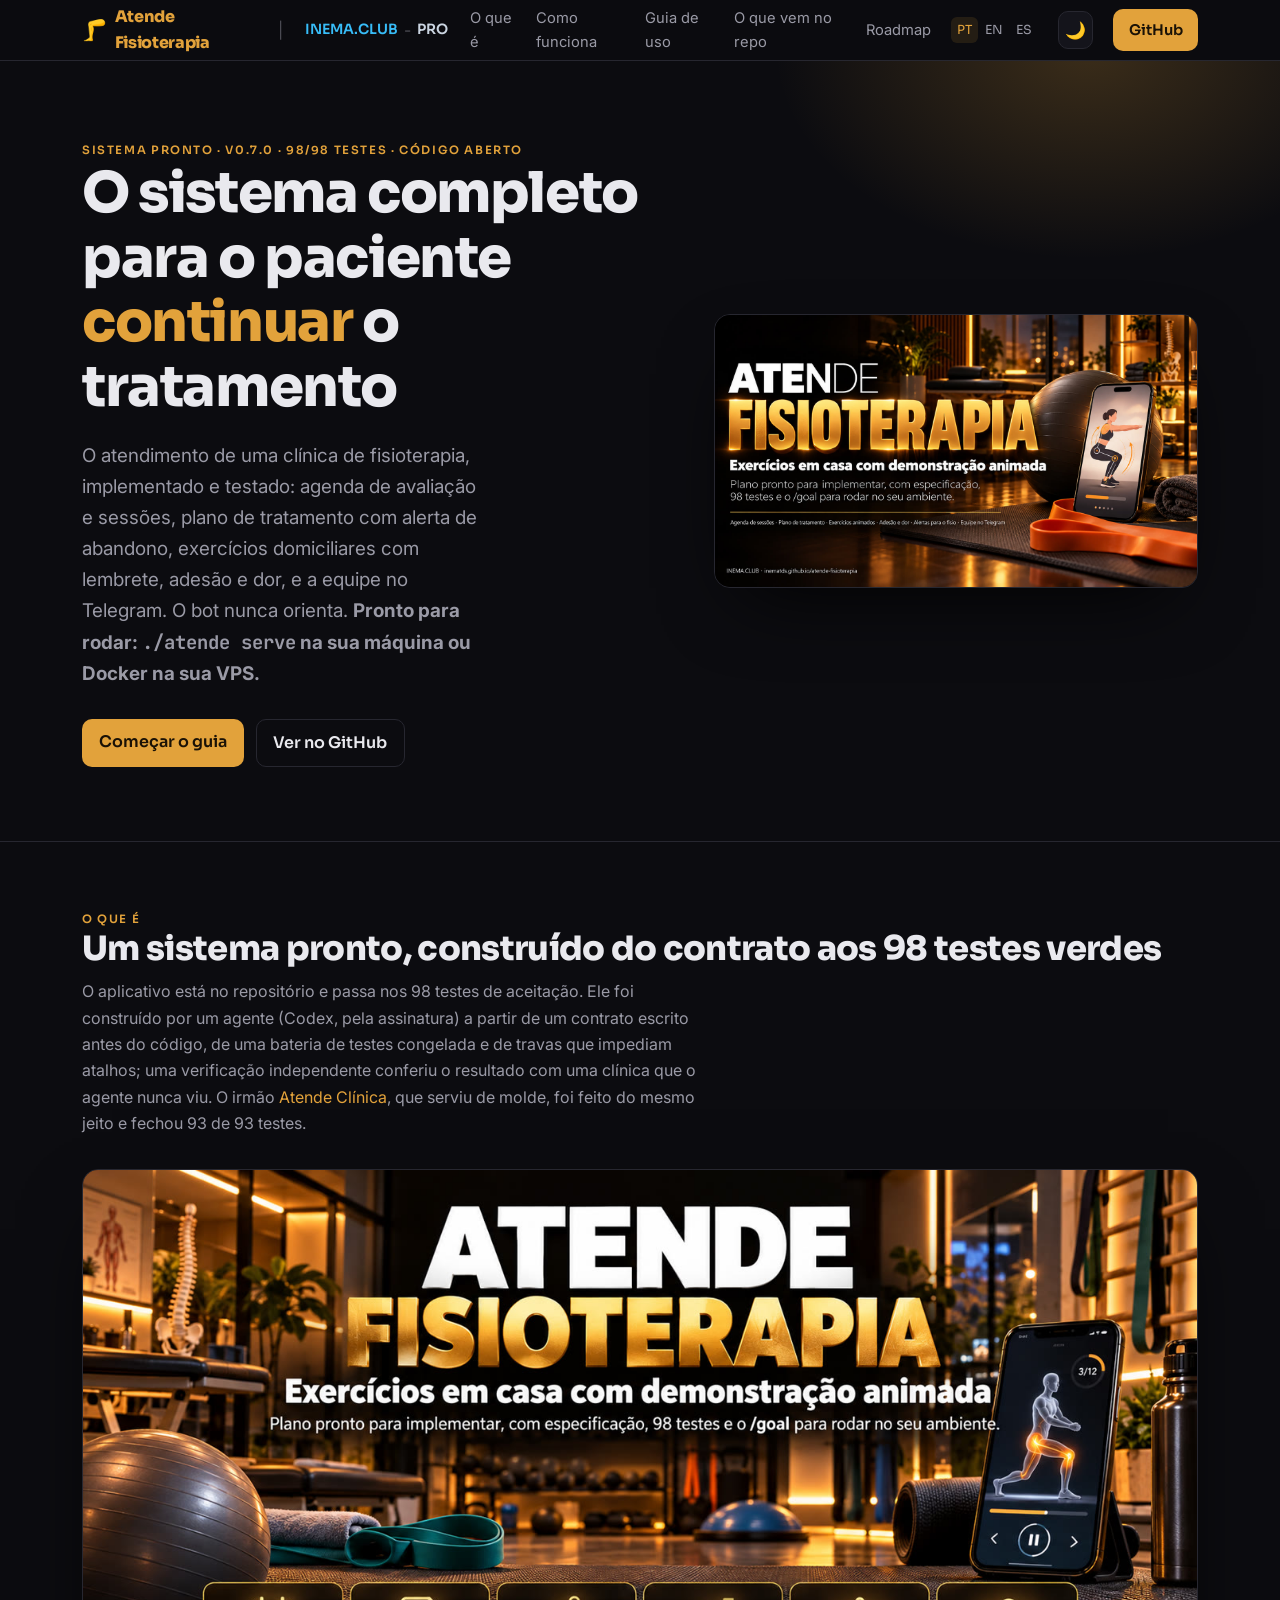
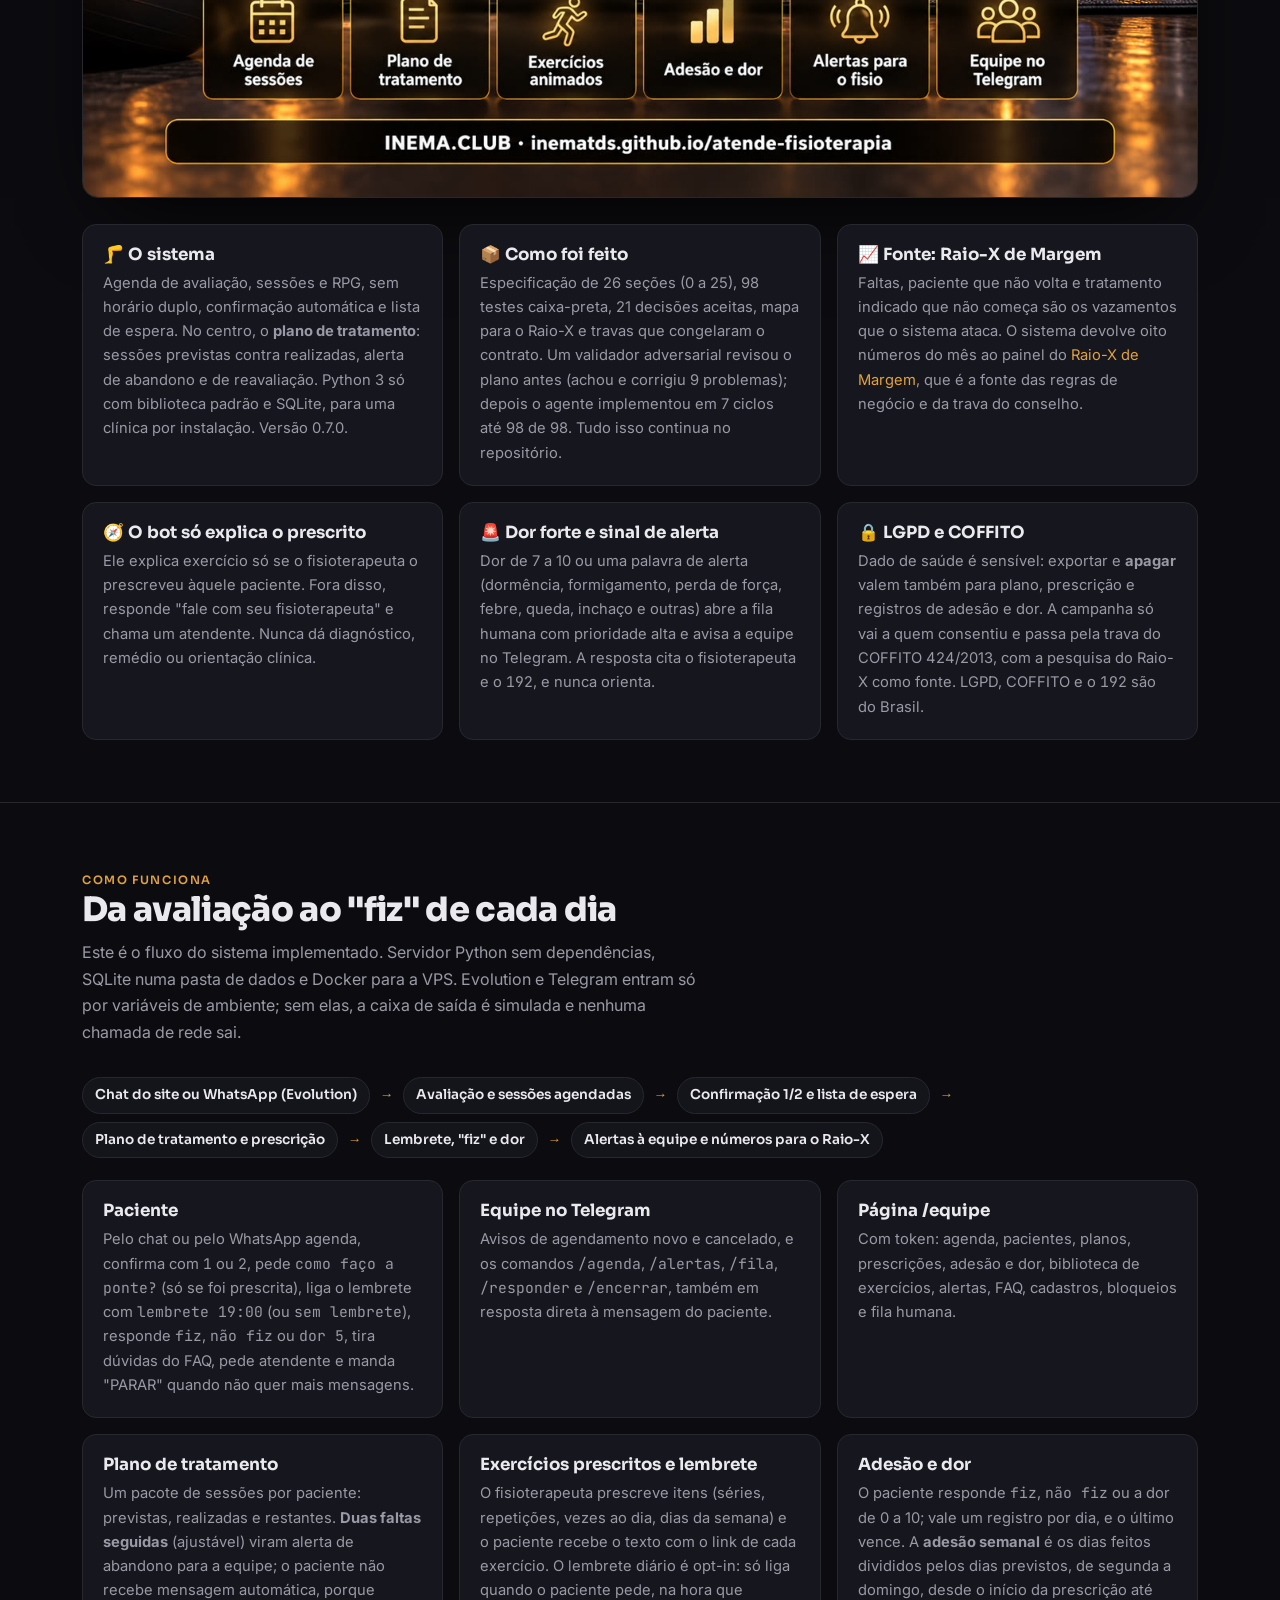
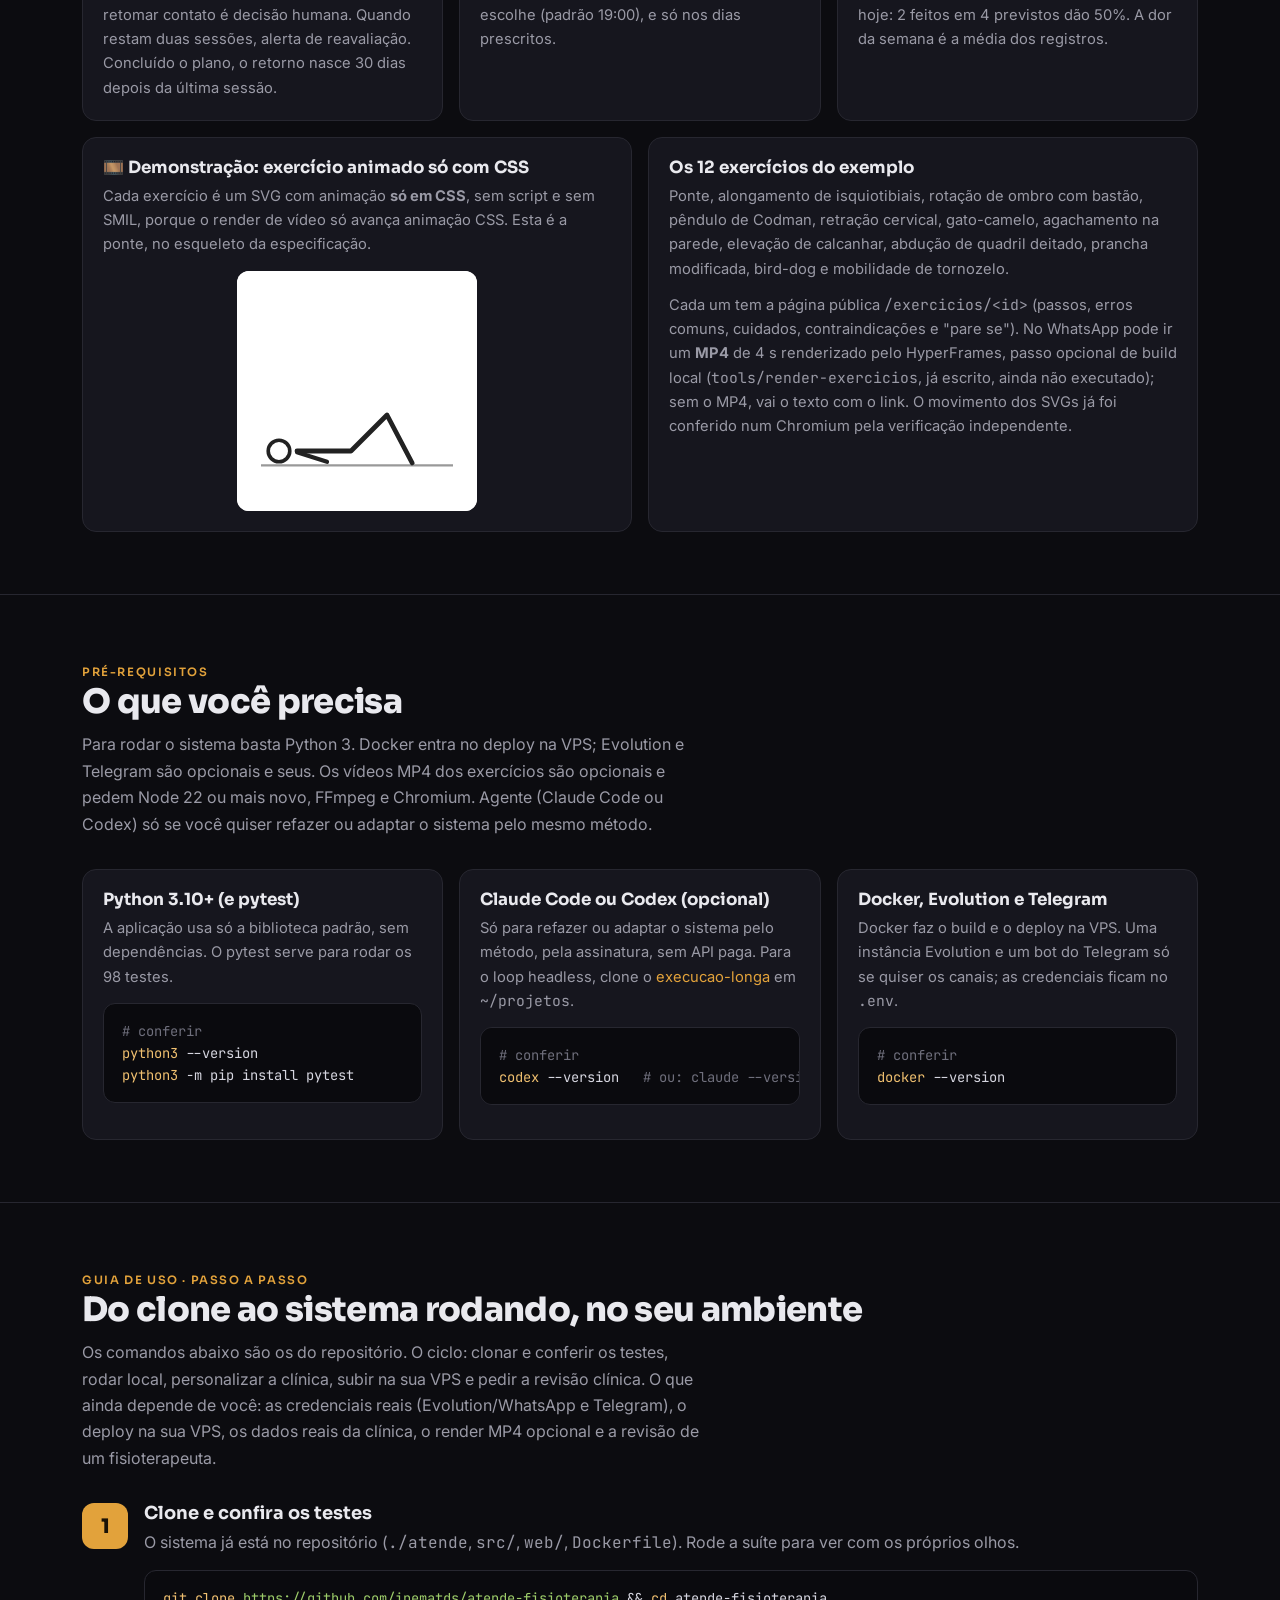
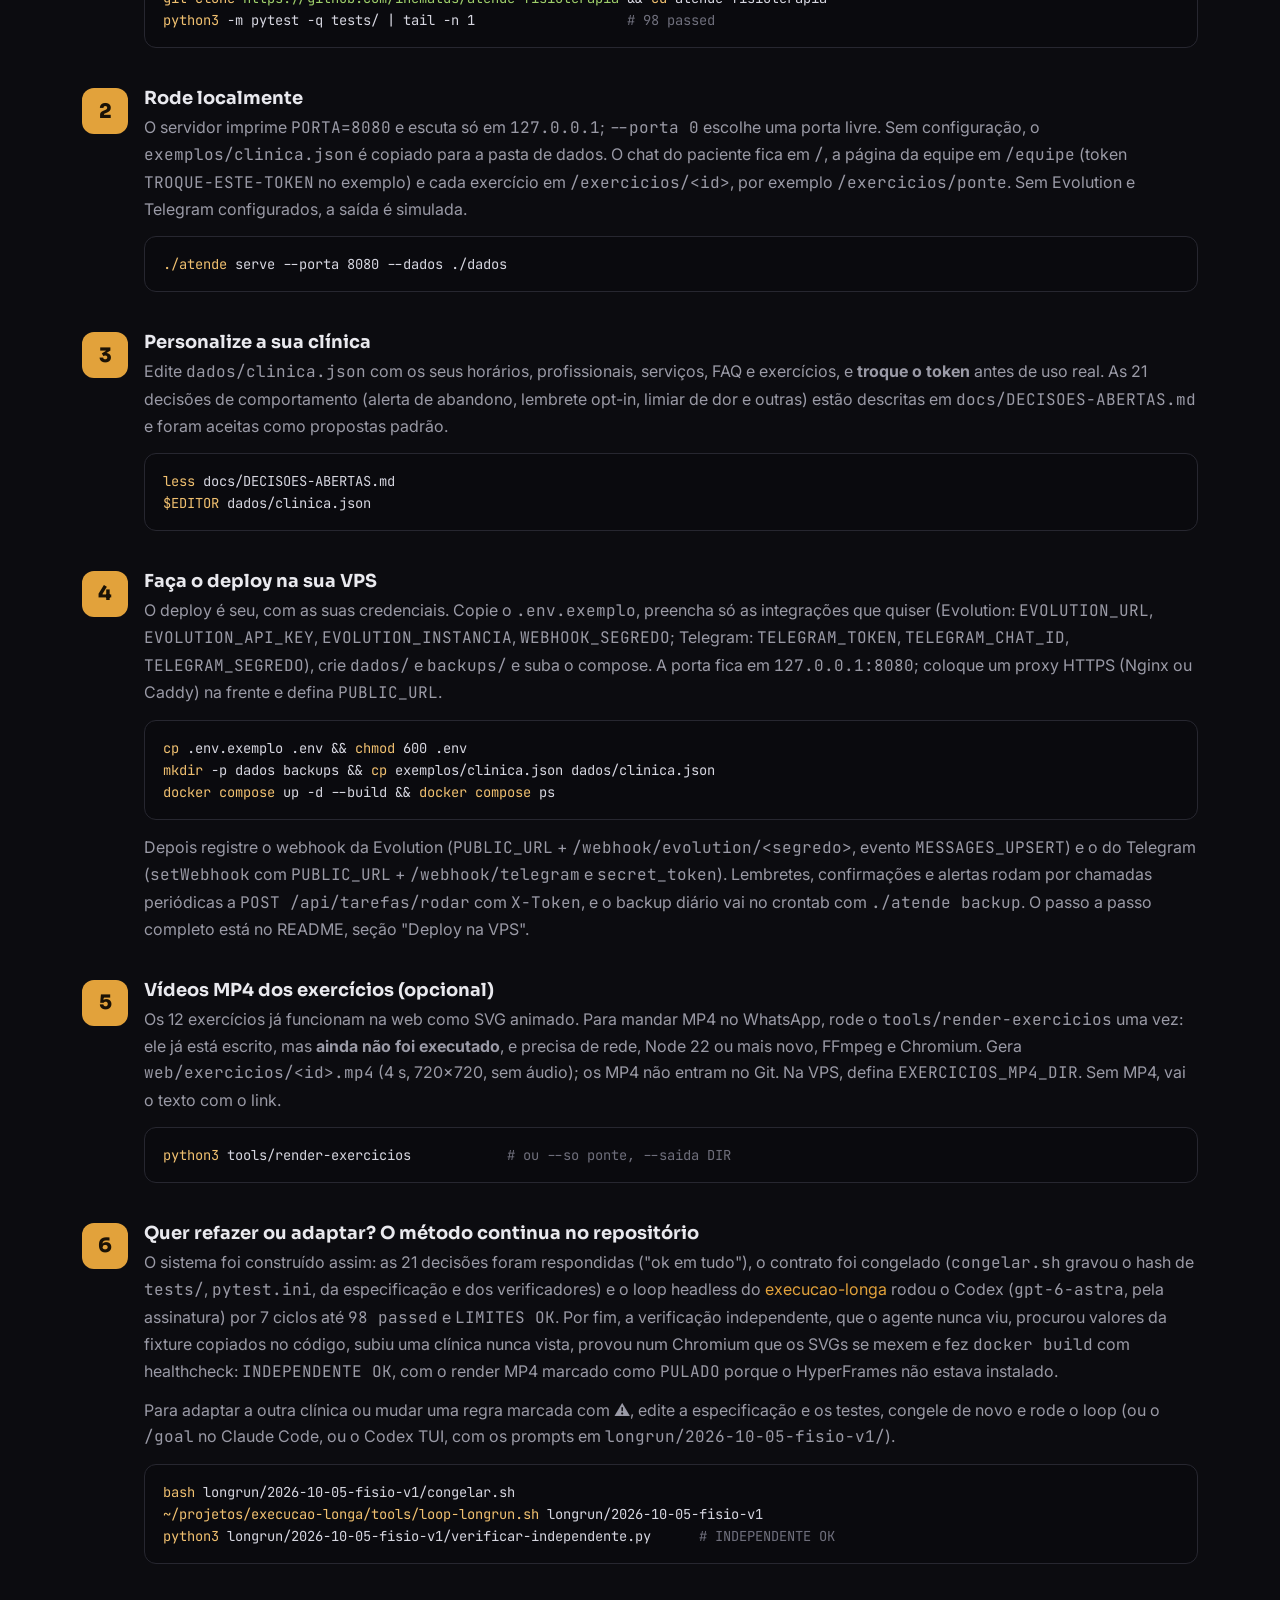
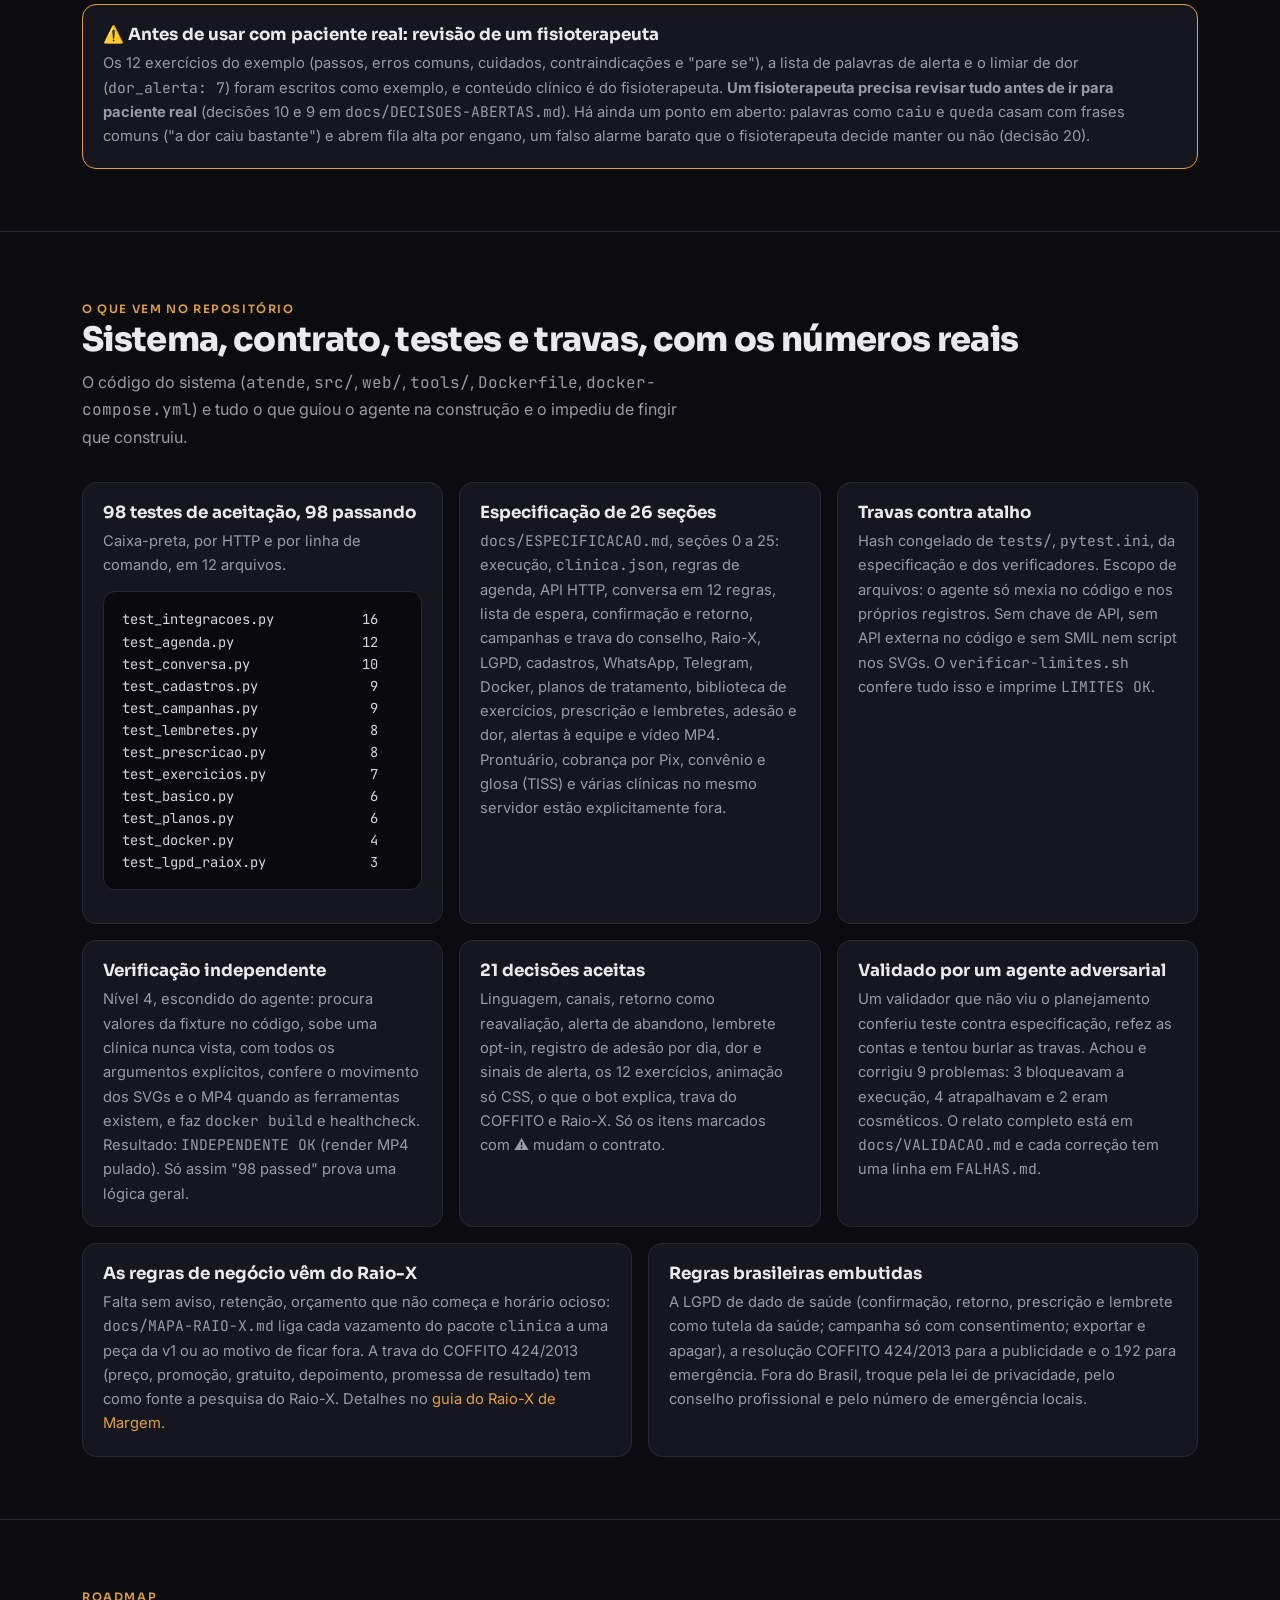
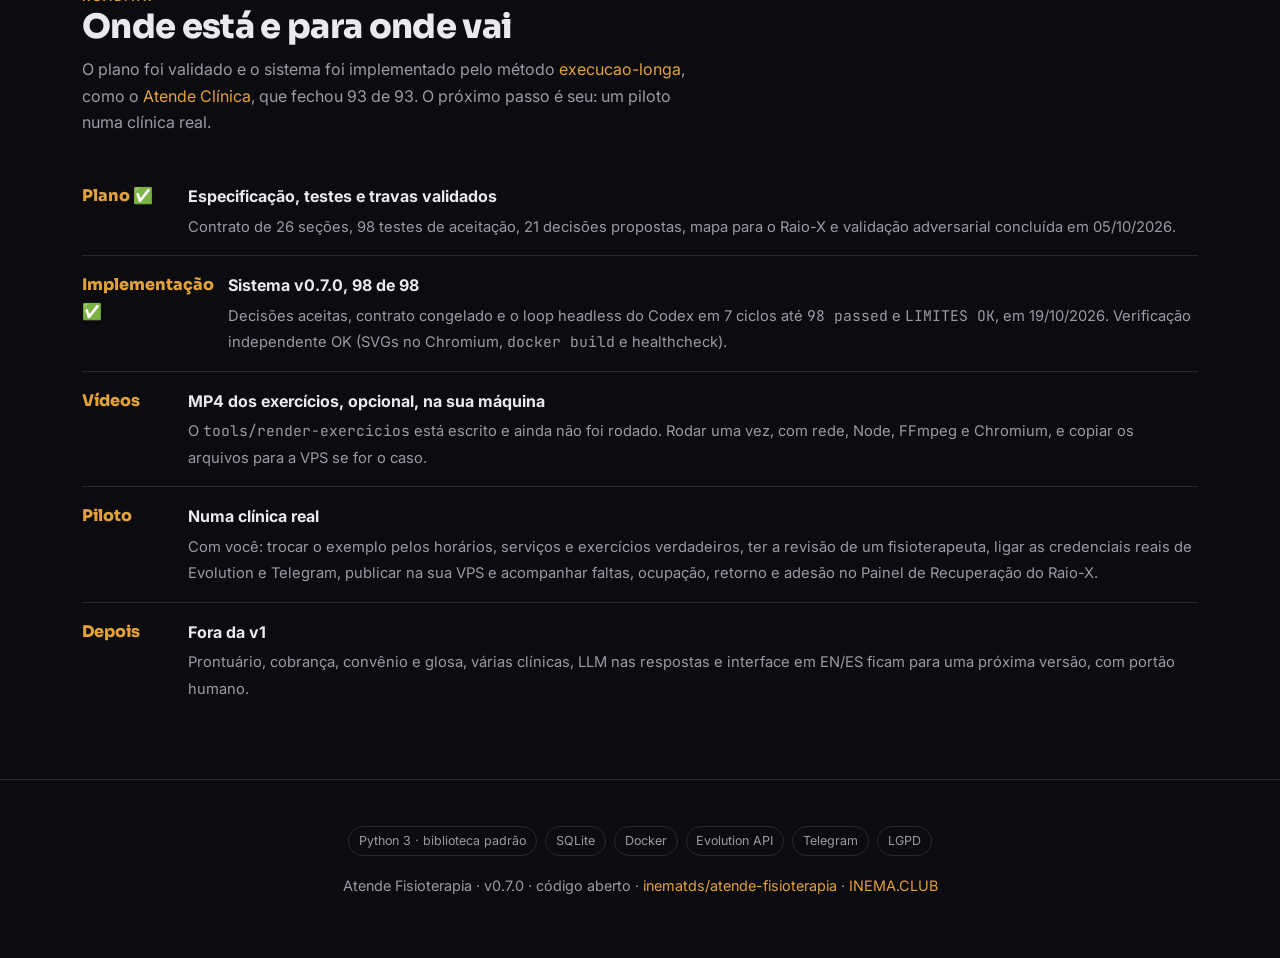
==== commit 2174bb50: "guia + README EN/ES: sistema implementado (v1) Co-Authored-By: Claude Opus 5.5 <noreply@anthropic.co" ====
--- a/guia/index.html
+++ b/guia/index.html
@@ -3,8 +3,8 @@
 <head>
 <meta charset="utf-8">
 <meta name="viewport" content="width=device-width, initial-scale=1">
-<title>Atende Fisioterapia — kit de plano para atendimento de clínica de fisioterapia: plano de tratamento, exercícios animados, adesão e equipe no Telegram</title>
-<meta name="description" content="Kit de plano aberto para um sistema de atendimento de clínica de fisioterapia: especificação, 98 testes de aceitação, travas e prompts para um agente (Claude Code ou Codex) implementar no seu ambiente. O sistema ainda não está implementado.">
+<title>Atende Fisioterapia — sistema aberto de atendimento de clínica de fisioterapia: plano de tratamento, exercícios animados, adesão e equipe no Telegram</title>
+<meta name="description" content="Sistema aberto e pronto de atendimento de clínica de fisioterapia (v0.7.0, 98 de 98 testes): agenda, plano de tratamento, exercícios domiciliares animados, adesão e dor, WhatsApp pela Evolution e equipe no Telegram. Roda local com ./atende serve e na VPS com Docker.">
 <link rel="alternate" hreflang="pt-BR" href="https://inematds.github.io/atende-fisioterapia/guia/">
 <link rel="alternate" hreflang="en" href="https://inematds.github.io/atende-fisioterapia/guia/en/">
 <link rel="alternate" hreflang="es" href="https://inematds.github.io/atende-fisioterapia/guia/es/">
@@ -114,7 +114,7 @@
     <a class="sec" href="#oque">O que é</a>
     <a class="sec" href="#fluxo">Como funciona</a>
     <a class="sec" href="#guia">Guia de uso</a>
-    <a class="sec" href="#kit">O que vem no kit</a>
+    <a class="sec" href="#kit">O que vem no repo</a>
     <a class="sec" href="#roadmap">Roadmap</a>
     <span class="lang"><a class="on" href="./">PT</a><a href="en/">EN</a><a href="es/">ES</a></span>
     <button class="tgl" id="themeToggle" aria-label="Alternar tema" title="Alternar tema">🌙</button>
@@ -126,9 +126,9 @@
   <div class="glow"></div>
   <div class="wrap">
     <div>
-      <span class="chip">Kit de plano · clínica de fisioterapia · código aberto</span>
-      <h1>O plano completo para o paciente <span class="amb">continuar</span> o tratamento</h1>
-      <p class="lead">Especificação, 98 testes de aceitação, travas e prompts para um agente construir, no seu ambiente, o atendimento de uma clínica de fisioterapia: agenda de avaliação e sessões, plano de tratamento com alerta de abandono, exercícios domiciliares com lembrete, adesão e dor, e a equipe no Telegram. O bot nunca orienta. <strong>O sistema ainda não está implementado: este repositório é o plano, e você roda a implementação.</strong></p>
+      <span class="chip">Sistema pronto · v0.7.0 · 98/98 testes · código aberto</span>
+      <h1>O sistema completo para o paciente <span class="amb">continuar</span> o tratamento</h1>
+      <p class="lead">O atendimento de uma clínica de fisioterapia, implementado e testado: agenda de avaliação e sessões, plano de tratamento com alerta de abandono, exercícios domiciliares com lembrete, adesão e dor, e a equipe no Telegram. O bot nunca orienta. <strong>Pronto para rodar: <code>./atende serve</code> na sua máquina ou Docker na sua VPS.</strong></p>
       <div class="cta">
         <a class="btn" href="#guia">Começar o guia</a>
         <a class="btn ghost" href="https://github.com/inematds/atende-fisioterapia" target="_blank" rel="noopener">Ver no GitHub</a>
@@ -140,13 +140,13 @@
 
 <section id="oque"><div class="wrap">
   <span class="chip">O que é</span>
-  <h2>Um kit para pedir ao agente: do contrato aos 98 testes verdes</h2>
-  <p class="sub">Aqui não há aplicativo pronto. Há o contrato do que o aplicativo deve fazer, a bateria de testes que prova isso e as travas que impedem o agente de trapacear. Quem constrói é o Claude Code ou o Codex, rodando na sua máquina, pela sua assinatura. O irmão <a href="https://inematds.github.io/atende-clinica/guia/" target="_blank" rel="noopener">Atende Clínica</a>, que serviu de molde, foi feito exatamente assim e fechou 93 de 93 testes.</p>
+  <h2>Um sistema pronto, construído do contrato aos 98 testes verdes</h2>
+  <p class="sub">O aplicativo está no repositório e passa nos 98 testes de aceitação. Ele foi construído por um agente (Codex, pela assinatura) a partir de um contrato escrito antes do código, de uma bateria de testes congelada e de travas que impediam atalhos; uma verificação independente conferiu o resultado com uma clínica que o agente nunca viu. O irmão <a href="https://inematds.github.io/atende-clinica/guia/" target="_blank" rel="noopener">Atende Clínica</a>, que serviu de molde, foi feito do mesmo jeito e fechou 93 de 93 testes.</p>
   <figure style="margin:0 0 26px;border-radius:16px;overflow:hidden;border:1px solid var(--line);box-shadow:0 30px 80px -30px #000"><img src="assets/banner-grade.jpg" alt="Plano de tratamento com alerta de abandono, exercícios domiciliares animados, lembrete opt-in, adesão e dor, alerta clínico com 192, LGPD de dado de saúde e equipe no Telegram" loading="lazy" style="width:100%;display:block"></figure>
   <div class="grid g3">
-    <div class="card"><h3>🦵 O sistema que sai do plano</h3><p>Agenda de avaliação, sessões e RPG, sem horário duplo, confirmação automática e lista de espera. No centro, o <strong>plano de tratamento</strong>: sessões previstas contra realizadas, alerta de abandono e de reavaliação. Python 3 só com biblioteca padrão e SQLite, para uma clínica por instalação.</p></div>
-    <div class="card"><h3>📦 O kit</h3><p>Especificação de 26 seções (0 a 25), 98 testes caixa-preta, 21 decisões já propostas, mapa para o Raio-X, prompts para <code>/goal</code> e para o loop headless, e as travas que congelam o contrato. Um validador adversarial já passou por tudo e achou 9 problemas, 3 deles travariam um implementador honesto.</p></div>
-    <div class="card"><h3>📈 Fonte: Raio-X de Margem</h3><p>Faltas, paciente que não volta e tratamento indicado que não começa são os vazamentos que o plano ataca. O sistema devolve oito números do mês ao painel do <a href="https://inematds.github.io/raio-x-margem/guia/" target="_blank" rel="noopener">Raio-X de Margem</a>, que é a fonte das regras de negócio e da trava do conselho.</p></div>
+    <div class="card"><h3>🦵 O sistema</h3><p>Agenda de avaliação, sessões e RPG, sem horário duplo, confirmação automática e lista de espera. No centro, o <strong>plano de tratamento</strong>: sessões previstas contra realizadas, alerta de abandono e de reavaliação. Python 3 só com biblioteca padrão e SQLite, para uma clínica por instalação. Versão 0.7.0.</p></div>
+    <div class="card"><h3>📦 Como foi feito</h3><p>Especificação de 26 seções (0 a 25), 98 testes caixa-preta, 21 decisões aceitas, mapa para o Raio-X e travas que congelaram o contrato. Um validador adversarial revisou o plano antes (achou e corrigiu 9 problemas); depois o agente implementou em 7 ciclos até 98 de 98. Tudo isso continua no repositório.</p></div>
+    <div class="card"><h3>📈 Fonte: Raio-X de Margem</h3><p>Faltas, paciente que não volta e tratamento indicado que não começa são os vazamentos que o sistema ataca. O sistema devolve oito números do mês ao painel do <a href="https://inematds.github.io/raio-x-margem/guia/" target="_blank" rel="noopener">Raio-X de Margem</a>, que é a fonte das regras de negócio e da trava do conselho.</p></div>
   </div>
   <div class="grid g3" style="margin-top:16px">
     <div class="card"><h3>🧭 O bot só explica o prescrito</h3><p>Ele explica exercício só se o fisioterapeuta o prescreveu àquele paciente. Fora disso, responde "fale com seu fisioterapeuta" e chama um atendente. Nunca dá diagnóstico, remédio ou orientação clínica.</p></div>
@@ -158,7 +158,7 @@
 <section id="fluxo"><div class="wrap">
   <span class="chip">Como funciona</span>
   <h2>Da avaliação ao "fiz" de cada dia</h2>
-  <p class="sub">Este é o fluxo do sistema planejado, o que o agente vai construir. Servidor Python sem dependências, SQLite numa pasta de dados e Docker para a VPS. Evolution e Telegram entram só por variáveis de ambiente; sem elas, a caixa de saída é simulada e nenhuma chamada de rede sai.</p>
+  <p class="sub">Este é o fluxo do sistema implementado. Servidor Python sem dependências, SQLite numa pasta de dados e Docker para a VPS. Evolution e Telegram entram só por variáveis de ambiente; sem elas, a caixa de saída é simulada e nenhuma chamada de rede sai.</p>
   <div class="flow">
     <span>Chat do site ou WhatsApp (Evolution)</span><span class="arr">→</span>
     <span>Avaliação e sessões agendadas</span><span class="arr">→</span>
@@ -195,102 +195,83 @@
       </svg></div>
     <div class="card"><h3>Os 12 exercícios do exemplo</h3>
       <p>Ponte, alongamento de isquiotibiais, rotação de ombro com bastão, pêndulo de Codman, retração cervical, gato-camelo, agachamento na parede, elevação de calcanhar, abdução de quadril deitado, prancha modificada, bird-dog e mobilidade de tornozelo.</p>
-      <p style="margin-top:.8em">Cada um tem a página pública <code>/exercicios/&lt;id&gt;</code> (passos, erros comuns, cuidados, contraindicações e "pare se"). No WhatsApp vai um <strong>MP4</strong> de 4 s renderizado pelo HyperFrames, passo de build local (<code>tools/render-exercicios</code>); sem o MP4, vai o link. O movimento é conferido no nível 4 pelo <code>verificar-independente.py</code>, que diz <code>PULADO</code> quando falta a ferramenta.</p></div>
+      <p style="margin-top:.8em">Cada um tem a página pública <code>/exercicios/&lt;id&gt;</code> (passos, erros comuns, cuidados, contraindicações e "pare se"). No WhatsApp pode ir um <strong>MP4</strong> de 4 s renderizado pelo HyperFrames, passo opcional de build local (<code>tools/render-exercicios</code>, já escrito, ainda não executado); sem o MP4, vai o texto com o link. O movimento dos SVGs já foi conferido num Chromium pela verificação independente.</p></div>
   </div>
 </div></section>
 
 <section id="pre"><div class="wrap">
   <span class="chip">Pré-requisitos</span>
   <h2>O que você precisa</h2>
-  <p class="sub">Para rodar o plano basta Python para os testes e um agente logado pela assinatura. Docker só entra na verificação final e no deploy; Evolution e Telegram são opcionais e seus. Para os vídeos dos exercícios, Node 22 ou mais novo, FFmpeg e Chromium.</p>
+  <p class="sub">Para rodar o sistema basta Python 3. Docker entra no deploy na VPS; Evolution e Telegram são opcionais e seus. Os vídeos MP4 dos exercícios são opcionais e pedem Node 22 ou mais novo, FFmpeg e Chromium. Agente (Claude Code ou Codex) só se você quiser refazer ou adaptar o sistema pelo mesmo método.</p>
   <div class="grid g3">
-    <div class="card"><h3>Python 3.10+ e pytest</h3><p>Os testes usam pytest (ferramenta de desenvolvimento). A aplicação em si não terá dependências.</p><pre><span class="c"># conferir</span>
+    <div class="card"><h3>Python 3.10+ (e pytest)</h3><p>A aplicação usa só a biblioteca padrão, sem dependências. O pytest serve para rodar os 98 testes.</p><pre><span class="c"># conferir</span>
 <span class="k">python3</span> --version
 <span class="k">python3</span> -m pip install pytest</pre></div>
-    <div class="card"><h3>Claude Code ou Codex</h3><p>Pela assinatura, sem API paga. Para o loop headless, clone o <a href="https://github.com/inematds/execucao-longa" target="_blank" rel="noopener">execucao-longa</a> em <code>~/projetos</code>.</p><pre><span class="c"># conferir</span>
+    <div class="card"><h3>Claude Code ou Codex (opcional)</h3><p>Só para refazer ou adaptar o sistema pelo método, pela assinatura, sem API paga. Para o loop headless, clone o <a href="https://github.com/inematds/execucao-longa" target="_blank" rel="noopener">execucao-longa</a> em <code>~/projetos</code>.</p><pre><span class="c"># conferir</span>
 <span class="k">codex</span> --version   <span class="c"># ou: claude --version</span></pre></div>
-    <div class="card"><h3>Docker, Evolution e Telegram</h3><p>Docker faz o build final e o deploy na VPS. Uma instância Evolution e um bot do Telegram só se quiser os canais; as credenciais ficam no <code>.env</code>.</p><pre><span class="c"># conferir</span>
+    <div class="card"><h3>Docker, Evolution e Telegram</h3><p>Docker faz o build e o deploy na VPS. Uma instância Evolution e um bot do Telegram só se quiser os canais; as credenciais ficam no <code>.env</code>.</p><pre><span class="c"># conferir</span>
 <span class="k">docker</span> --version</pre></div>
   </div>
 </div></section>
 
 <section id="guia"><div class="wrap">
   <span class="chip">Guia de uso · passo a passo</span>
-  <h2>Do clone ao sistema implementado, no seu ambiente</h2>
-  <p class="sub">Os comandos abaixo são os do repositório. O ciclo: responder as decisões, congelar o contrato, rodar o agente até <code>98 passed</code> e <code>LIMITES OK</code>, conferir com a verificação independente, gerar os vídeos e pedir a revisão clínica.</p>
+  <h2>Do clone ao sistema rodando, no seu ambiente</h2>
+  <p class="sub">Os comandos abaixo são os do repositório. O ciclo: clonar e conferir os testes, rodar local, personalizar a clínica, subir na sua VPS e pedir a revisão clínica. O que ainda depende de você: as credenciais reais (Evolution/WhatsApp e Telegram), o deploy na sua VPS, os dados reais da clínica, o render MP4 opcional e a revisão de um fisioterapeuta.</p>
 
   <div class="step"><div class="b">1</div><div>
-    <h3>Clone o repositório</h3>
-    <p>Ainda não há <code>./atende</code>: o repositório só tem o plano. Confira que a suíte é coletada sem erro e que nada passa ainda (faltando a implementação, os testes falham ou dão erro, e isso é o esperado).</p>
+    <h3>Clone e confira os testes</h3>
+    <p>O sistema já está no repositório (<code>./atende</code>, <code>src/</code>, <code>web/</code>, <code>Dockerfile</code>). Rode a suíte para ver com os próprios olhos.</p>
 <pre><span class="k">git clone</span> <span class="s">https://github.com/inematds/atende-fisioterapia</span> && <span class="k">cd</span> atende-fisioterapia
-<span class="k">python3</span> -m pytest -q --collect-only | tail -n 1   <span class="c"># 98 tests collected</span>
-<span class="k">python3</span> -m pytest -q | tail -n 1                  <span class="c"># 23 failed, 75 errors (0 passed)</span></pre>
+<span class="k">python3</span> -m pytest -q tests/ | tail -n 1                   <span class="c"># 98 passed</span></pre>
   </div></div>
 
   <div class="step"><div class="b">2</div><div>
-    <h3>Responda as decisões abertas</h3>
-    <p>Leia <code>docs/DECISOES-ABERTAS.md</code>: são 21 propostas padrão já aplicadas na especificação e nos testes. Responder "ok em tudo" destrava a execução. Se mudar algo marcado com ⚠ (por exemplo o alerta de abandono, a lista de palavras de alerta ou o limiar de dor), edite <code>docs/ESPECIFICACAO.md</code> e <code>tests/</code> antes do passo 3 e confira a contagem. Para um piloto real, troque também <code>exemplos/clinica.json</code> pelos seus horários, serviços, FAQ e exercícios.</p>
+    <h3>Rode localmente</h3>
+    <p>O servidor imprime <code>PORTA=8080</code> e escuta só em <code>127.0.0.1</code>; <code>--porta 0</code> escolhe uma porta livre. Sem configuração, o <code>exemplos/clinica.json</code> é copiado para a pasta de dados. O chat do paciente fica em <code>/</code>, a página da equipe em <code>/equipe</code> (token <code>TROQUE-ESTE-TOKEN</code> no exemplo) e cada exercício em <code>/exercicios/&lt;id&gt;</code>, por exemplo <code>/exercicios/ponte</code>. Sem Evolution e Telegram configurados, a saída é simulada.</p>
+<pre><span class="k">./atende</span> serve --porta 8080 --dados ./dados</pre>
+  </div></div>
+
+  <div class="step"><div class="b">3</div><div>
+    <h3>Personalize a sua clínica</h3>
+    <p>Edite <code>dados/clinica.json</code> com os seus horários, profissionais, serviços, FAQ e exercícios, e <strong>troque o token</strong> antes de uso real. As 21 decisões de comportamento (alerta de abandono, lembrete opt-in, limiar de dor e outras) estão descritas em <code>docs/DECISOES-ABERTAS.md</code> e foram aceitas como propostas padrão.</p>
 <pre><span class="k">less</span> docs/DECISOES-ABERTAS.md
-<span class="k">python3</span> -m pytest -q --collect-only | tail -n 1</pre>
-  </div></div>
-
-  <div class="step"><div class="b">3</div><div>
-    <h3>Congele o contrato</h3>
-    <p>Com o <code>git status</code> limpo, o script grava o hash de <code>tests/</code>, <code>pytest.ini</code>, da especificação e dos verificadores em <code>hash-congelado.txt</code> e faz um commit. Daí em diante, qualquer mudança nos testes é detectada.</p>
-<pre><span class="k">git status</span>
-<span class="k">bash</span> longrun/2026-10-05-fisio-v1/congelar.sh</pre>
+<span class="k">$EDITOR</span> dados/clinica.json</pre>
   </div></div>
 
   <div class="step"><div class="b">4</div><div>
-    <h3>Rode o agente (escolha um caminho)</h3>
-    <p><strong>a) Loop headless com o Codex (recomendado).</strong> O <code>loop.env</code> define 20 ciclos de 30 min, 8 GB por ciclo, parada após 3 ciclos sem avanço, modelo <code>gpt-6-astra</code> e <code>CODEX_ARGS="-c sandbox_workspace_write.network_access=true"</code>: sem isso o sandbox do Codex bloqueia o servidor local dos testes.</p>
-<pre><span class="k">~/projetos/execucao-longa/tools/loop-longrun.sh</span> longrun/2026-10-05-fisio-v1</pre>
-    <p><strong>b) <code>/goal</code> no Claude Code.</strong> Abra uma sessão nova do Claude Code na pasta do projeto e siga <code>longrun/2026-10-05-fisio-v1/prompt-goal-claude.md</code>: cole a condição de <code>/goal</code> (a saída precisa mostrar <code>98 passed</code> e <code>LIMITES OK</code>) e, como primeira mensagem, o bloco de <code>prompt-goal-codex.md</code> a partir de <code>RESULTADO:</code>.</p>
-<pre><span class="k">claude</span>   <span class="c"># sessão nova, dentro de atende-fisioterapia</span></pre>
-    <p><strong>c) Codex TUI aberto.</strong> Cole o conteúdo de <code>longrun/2026-10-05-fisio-v1/prompt-goal-codex.md</code>.</p>
-<pre><span class="k">codex</span> -c sandbox_workspace_write.network_access=true</pre>
+    <h3>Faça o deploy na sua VPS</h3>
+    <p>O deploy é seu, com as suas credenciais. Copie o <code>.env.exemplo</code>, preencha só as integrações que quiser (Evolution: <code>EVOLUTION_URL</code>, <code>EVOLUTION_API_KEY</code>, <code>EVOLUTION_INSTANCIA</code>, <code>WEBHOOK_SEGREDO</code>; Telegram: <code>TELEGRAM_TOKEN</code>, <code>TELEGRAM_CHAT_ID</code>, <code>TELEGRAM_SEGREDO</code>), crie <code>dados/</code> e <code>backups/</code> e suba o compose. A porta fica em <code>127.0.0.1:8080</code>; coloque um proxy HTTPS (Nginx ou Caddy) na frente e defina <code>PUBLIC_URL</code>.</p>
+<pre><span class="k">cp</span> .env.exemplo .env && <span class="k">chmod</span> 600 .env
+<span class="k">mkdir</span> -p dados backups && <span class="k">cp</span> exemplos/clinica.json dados/clinica.json
+<span class="k">docker compose</span> up -d --build && <span class="k">docker compose</span> ps</pre>
+    <p>Depois registre o webhook da Evolution (<code>PUBLIC_URL</code> + <code>/webhook/evolution/&lt;segredo&gt;</code>, evento <code>MESSAGES_UPSERT</code>) e o do Telegram (<code>setWebhook</code> com <code>PUBLIC_URL</code> + <code>/webhook/telegram</code> e <code>secret_token</code>). Lembretes, confirmações e alertas rodam por chamadas periódicas a <code>POST /api/tarefas/rodar</code> com <code>X-Token</code>, e o backup diário vai no crontab com <code>./atende backup</code>. O passo a passo completo está no README, seção "Deploy na VPS".</p>
   </div></div>
 
   <div class="step"><div class="b">5</div><div>
-    <h3>Acompanhe</h3>
-    <p>No loop, o <code>loop.log</code> mostra cada ciclo e <code>progress.md</code> traz uma linha por checkpoint. O código de saída do loop diz o que houve: <code>0</code> concluído (o teste final passou), <code>1</code> teto de ciclos atingido, <code>2</code> parado por 3 ciclos sem avanço, <code>3</code> outro loop já roda na pasta. Teste em conflito com a especificação vai para <code>failures.md</code>: é portão humano, e o agente não deve ajustar teste nem especificação.</p>
-<pre><span class="k">tail</span> -f longrun/2026-10-05-fisio-v1/loop.log
-<span class="k">cat</span> longrun/2026-10-05-fisio-v1/state.md</pre>
+    <h3>Vídeos MP4 dos exercícios (opcional)</h3>
+    <p>Os 12 exercícios já funcionam na web como SVG animado. Para mandar MP4 no WhatsApp, rode o <code>tools/render-exercicios</code> uma vez: ele já está escrito, mas <strong>ainda não foi executado</strong>, e precisa de rede, Node 22 ou mais novo, FFmpeg e Chromium. Gera <code>web/exercicios/&lt;id&gt;.mp4</code> (4 s, 720×720, sem áudio); os MP4 não entram no Git. Na VPS, defina <code>EXERCICIOS_MP4_DIR</code>. Sem MP4, vai o texto com o link.</p>
+<pre><span class="k">python3</span> tools/render-exercicios            <span class="c"># ou --so ponte, --saida DIR</span></pre>
   </div></div>
 
   <div class="step"><div class="b">6</div><div>
-    <h3>Confira com a verificação independente</h3>
-    <p>Quando o agente disser "concluído", rode os três comandos. O último o agente nunca viu: ele procura valores da fixture copiados no código, sobe uma clínica que nunca apareceu (outro passo de agenda, outro limiar de dor, outro relógio, exercícios com outros textos), abre 3 SVGs num Chromium para provar que se mexem, renderiza um MP4 pelo HyperFrames e faz <code>docker build</code> com healthcheck. Sem Chromium ou sem HyperFrames, essas etapas saem como <code>PULADO</code>, nunca como OK; Docker é obrigatório. Depois, abra <code>/</code>, <code>/equipe</code> e <code>/exercicios/ponte</code> no navegador.</p>
-<pre><span class="k">python3</span> -m pytest -q tests/                                         <span class="c"># 98 passed</span>
-<span class="k">bash</span> longrun/2026-10-05-fisio-v1/verificar-limites.sh               <span class="c"># LIMITES OK</span>
+    <h3>Quer refazer ou adaptar? O método continua no repositório</h3>
+    <p>O sistema foi construído assim: as 21 decisões foram respondidas ("ok em tudo"), o contrato foi congelado (<code>congelar.sh</code> gravou o hash de <code>tests/</code>, <code>pytest.ini</code>, da especificação e dos verificadores) e o loop headless do <a href="https://inematds.github.io/execucao-longa/guia/" target="_blank" rel="noopener">execucao-longa</a> rodou o Codex (<code>gpt-6-astra</code>, pela assinatura) por 7 ciclos até <code>98 passed</code> e <code>LIMITES OK</code>. Por fim, a verificação independente, que o agente nunca viu, procurou valores da fixture copiados no código, subiu uma clínica nunca vista, provou num Chromium que os SVGs se mexem e fez <code>docker build</code> com healthcheck: <code>INDEPENDENTE OK</code>, com o render MP4 marcado como <code>PULADO</code> porque o HyperFrames não estava instalado.</p>
+    <p>Para adaptar a outra clínica ou mudar uma regra marcada com ⚠, edite a especificação e os testes, congele de novo e rode o loop (ou o <code>/goal</code> no Claude Code, ou o Codex TUI, com os prompts em <code>longrun/2026-10-05-fisio-v1/</code>).</p>
+<pre><span class="k">bash</span> longrun/2026-10-05-fisio-v1/congelar.sh
+<span class="k">~/projetos/execucao-longa/tools/loop-longrun.sh</span> longrun/2026-10-05-fisio-v1
 <span class="k">python3</span> longrun/2026-10-05-fisio-v1/verificar-independente.py      <span class="c"># INDEPENDENTE OK</span></pre>
   </div></div>
 
-  <div class="step"><div class="b">7</div><div>
-    <h3>Gere os vídeos MP4 dos exercícios</h3>
-    <p>Passo humano, depois da implementação: o <code>tools/render-exercicios</code> (escrito pelo agente) precisa de rede, Node 22 ou mais novo, FFmpeg e Chromium. Ele gera <code>web/exercicios/&lt;id&gt;.mp4</code> (4 s, 720×720, sem áudio) a partir de cada SVG. Os MP4 não entram no Git; na VPS, rode o comando uma vez ou copie os arquivos para a pasta de <code>EXERCICIOS_MP4_DIR</code>.</p>
-<pre><span class="k">python3</span> tools/render-exercicios</pre>
-  </div></div>
-
-  <div class="step"><div class="b">8</div><div>
-    <h3>Rode a sua clínica e faça o deploy na VPS</h3>
-    <p>Com o sistema implementado, copie o exemplo, troque <code>TROQUE-ESTE-TOKEN</code> e suba o servidor. O chat do paciente fica em <code>/</code>, a página da equipe em <code>/equipe</code> (header <code>X-Token</code>) e cada exercício em <code>/exercicios/&lt;id&gt;</code>.</p>
-<pre><span class="k">mkdir</span> -p dados && <span class="k">cp</span> exemplos/clinica.json dados/clinica.json
-<span class="k">./atende</span> serve --porta 8080 --dados dados</pre>
-    <p>O deploy é seu, com as suas credenciais, e o próprio agente escreve o roteiro de deploy como parte do goal (seção 19 da especificação): <code>docker compose</code> atrás de proxy HTTPS, webhooks da Evolution e do Telegram, e backup diário.</p>
-<pre><span class="k">cp</span> .env.exemplo .env && <span class="k">chmod</span> 600 .env   <span class="c"># preencha EVOLUTION_*, TELEGRAM_*, WEBHOOK_SEGREDO</span>
-<span class="k">docker compose</span> up -d --build</pre>
-  </div></div>
-
   <div class="card" style="border-color:var(--amb)"><h3>⚠️ Antes de usar com paciente real: revisão de um fisioterapeuta</h3><p>Os 12 exercícios do exemplo (passos, erros comuns, cuidados, contraindicações e "pare se"), a lista de palavras de alerta e o limiar de dor (<code>dor_alerta: 7</code>) foram escritos como exemplo, e conteúdo clínico é do fisioterapeuta. <strong>Um fisioterapeuta precisa revisar tudo antes de ir para paciente real</strong> (decisões 10 e 9 em <code>docs/DECISOES-ABERTAS.md</code>). Há ainda um ponto em aberto: palavras como <code>caiu</code> e <code>queda</code> casam com frases comuns ("a dor caiu bastante") e abrem fila alta por engano, um falso alarme barato que o fisioterapeuta decide manter ou não (decisão 20).</p></div>
 </div></section>
 
 <section id="kit"><div class="wrap">
-  <span class="chip">O que vem no kit</span>
-  <h2>Contrato, testes e travas, com os números reais</h2>
-  <p class="sub">Tudo o que o agente precisa para construir, e tudo o que impede que ele finja ter construído.</p>
+  <span class="chip">O que vem no repositório</span>
+  <h2>Sistema, contrato, testes e travas, com os números reais</h2>
+  <p class="sub">O código do sistema (<code>atende</code>, <code>src/</code>, <code>web/</code>, <code>tools/</code>, <code>Dockerfile</code>, <code>docker-compose.yml</code>) e tudo o que guiou o agente na construção e o impediu de fingir que construiu.</p>
   <div class="grid g3">
-    <div class="card"><h3>98 testes de aceitação</h3><p>Caixa-preta, por HTTP e por linha de comando, em 12 arquivos.</p><pre>test_integracoes.py           16
+    <div class="card"><h3>98 testes de aceitação, 98 passando</h3><p>Caixa-preta, por HTTP e por linha de comando, em 12 arquivos.</p><pre>test_integracoes.py           16
 test_agenda.py                12
 test_conversa.py              10
 test_cadastros.py              9
@@ -303,9 +284,9 @@
 test_docker.py                 4
 test_lgpd_raiox.py             3</pre></div>
     <div class="card"><h3>Especificação de 26 seções</h3><p><code>docs/ESPECIFICACAO.md</code>, seções 0 a 25: execução, <code>clinica.json</code>, regras de agenda, API HTTP, conversa em 12 regras, lista de espera, confirmação e retorno, campanhas e trava do conselho, Raio-X, LGPD, cadastros, WhatsApp, Telegram, Docker, planos de tratamento, biblioteca de exercícios, prescrição e lembretes, adesão e dor, alertas à equipe e vídeo MP4. Prontuário, cobrança por Pix, convênio e glosa (TISS) e várias clínicas no mesmo servidor estão explicitamente fora.</p></div>
-    <div class="card"><h3>Travas contra atalho</h3><p>Hash congelado de <code>tests/</code>, <code>pytest.ini</code>, da especificação e dos verificadores. Escopo de arquivos: o agente só mexe no código e nos próprios registros. Sem chave de API, sem API externa no código e sem SMIL nem script nos SVGs. O <code>verificar-limites.sh</code> confere tudo isso e imprime <code>LIMITES OK</code>.</p></div>
-    <div class="card"><h3>Verificação independente</h3><p>Nível 4, escondido do agente: procura valores da fixture no código, sobe uma clínica nunca vista, com todos os argumentos explícitos, confere o movimento dos SVGs e o MP4 quando as ferramentas existem, e faz <code>docker build</code> e healthcheck. Só assim "98 passed" prova uma lógica geral.</p></div>
-    <div class="card"><h3>21 decisões já propostas</h3><p>Linguagem, canais, retorno como reavaliação, alerta de abandono, lembrete opt-in, registro de adesão por dia, dor e sinais de alerta, os 12 exercícios, animação só CSS, o que o bot explica, trava do COFFITO e Raio-X. Só os itens marcados com ⚠ mudam o contrato.</p></div>
+    <div class="card"><h3>Travas contra atalho</h3><p>Hash congelado de <code>tests/</code>, <code>pytest.ini</code>, da especificação e dos verificadores. Escopo de arquivos: o agente só mexia no código e nos próprios registros. Sem chave de API, sem API externa no código e sem SMIL nem script nos SVGs. O <code>verificar-limites.sh</code> confere tudo isso e imprime <code>LIMITES OK</code>.</p></div>
+    <div class="card"><h3>Verificação independente</h3><p>Nível 4, escondido do agente: procura valores da fixture no código, sobe uma clínica nunca vista, com todos os argumentos explícitos, confere o movimento dos SVGs e o MP4 quando as ferramentas existem, e faz <code>docker build</code> e healthcheck. Resultado: <code>INDEPENDENTE OK</code> (render MP4 pulado). Só assim "98 passed" prova uma lógica geral.</p></div>
+    <div class="card"><h3>21 decisões aceitas</h3><p>Linguagem, canais, retorno como reavaliação, alerta de abandono, lembrete opt-in, registro de adesão por dia, dor e sinais de alerta, os 12 exercícios, animação só CSS, o que o bot explica, trava do COFFITO e Raio-X. Só os itens marcados com ⚠ mudam o contrato.</p></div>
     <div class="card"><h3>Validado por um agente adversarial</h3><p>Um validador que não viu o planejamento conferiu teste contra especificação, refez as contas e tentou burlar as travas. Achou e corrigiu 9 problemas: 3 bloqueavam a execução, 4 atrapalhavam e 2 eram cosméticos. O relato completo está em <code>docs/VALIDACAO.md</code> e cada correção tem uma linha em <code>FALHAS.md</code>.</p></div>
   </div>
   <div class="grid g2" style="margin-top:16px">
@@ -317,18 +298,18 @@
 <section id="roadmap"><div class="wrap">
   <span class="chip">Roadmap</span>
   <h2>Onde está e para onde vai</h2>
-  <p class="sub">O plano está pronto e validado. A implementação ainda não existe: ela nasce quando você roda o <code>/goal</code> ou o loop, pelo método <a href="https://inematds.github.io/execucao-longa/guia/" target="_blank" rel="noopener">execucao-longa</a>. O <a href="https://inematds.github.io/atende-clinica/guia/" target="_blank" rel="noopener">Atende Clínica</a> seguiu o mesmo caminho e fechou 93 de 93.</p>
+  <p class="sub">O plano foi validado e o sistema foi implementado pelo método <a href="https://inematds.github.io/execucao-longa/guia/" target="_blank" rel="noopener">execucao-longa</a>, como o <a href="https://inematds.github.io/atende-clinica/guia/" target="_blank" rel="noopener">Atende Clínica</a>, que fechou 93 de 93. O próximo passo é seu: um piloto numa clínica real.</p>
   <div class="phase"><div class="tag">Plano ✅</div><div class="d"><strong>Especificação, testes e travas validados</strong><span>Contrato de 26 seções, 98 testes de aceitação, 21 decisões propostas, mapa para o Raio-X e validação adversarial concluída em 05/10/2026.</span></div></div>
-  <div class="phase"><div class="tag">Implementação</div><div class="d"><strong>Você roda o /goal ou o loop</strong><span>Responder as decisões, congelar o contrato e deixar o agente trabalhar até <code>98 passed</code> e <code>LIMITES OK</code>, depois a verificação independente. Hoje o sistema não está implementado.</span></div></div>
-  <div class="phase"><div class="tag">Vídeos</div><div class="d"><strong>MP4 dos exercícios, na sua máquina</strong><span>Rodar o <code>tools/render-exercicios</code> uma vez, com rede, Node, FFmpeg e Chromium, e copiar os arquivos para a VPS se for o caso.</span></div></div>
-  <div class="phase"><div class="tag">Piloto</div><div class="d"><strong>Numa clínica real</strong><span>Trocar o exemplo pelos horários, serviços e exercícios verdadeiros, ter a revisão de um fisioterapeuta, publicar na VPS e acompanhar faltas, ocupação, retorno e adesão no Painel de Recuperação do Raio-X.</span></div></div>
+  <div class="phase"><div class="tag">Implementação ✅</div><div class="d"><strong>Sistema v0.7.0, 98 de 98</strong><span>Decisões aceitas, contrato congelado e o loop headless do Codex em 7 ciclos até <code>98 passed</code> e <code>LIMITES OK</code>, em 19/10/2026. Verificação independente OK (SVGs no Chromium, <code>docker build</code> e healthcheck).</span></div></div>
+  <div class="phase"><div class="tag">Vídeos</div><div class="d"><strong>MP4 dos exercícios, opcional, na sua máquina</strong><span>O <code>tools/render-exercicios</code> está escrito e ainda não foi rodado. Rodar uma vez, com rede, Node, FFmpeg e Chromium, e copiar os arquivos para a VPS se for o caso.</span></div></div>
+  <div class="phase"><div class="tag">Piloto</div><div class="d"><strong>Numa clínica real</strong><span>Com você: trocar o exemplo pelos horários, serviços e exercícios verdadeiros, ter a revisão de um fisioterapeuta, ligar as credenciais reais de Evolution e Telegram, publicar na sua VPS e acompanhar faltas, ocupação, retorno e adesão no Painel de Recuperação do Raio-X.</span></div></div>
   <div class="phase"><div class="tag">Depois</div><div class="d"><strong>Fora da v1</strong><span>Prontuário, cobrança, convênio e glosa, várias clínicas, LLM nas respostas e interface em EN/ES ficam para uma próxima versão, com portão humano.</span></div></div>
 </div></section>
 
 <footer>
   <div class="wrap">
     <div class="pill">Python 3 · biblioteca padrão</div><div class="pill">SQLite</div><div class="pill">Docker</div><div class="pill">Evolution API</div><div class="pill">Telegram</div><div class="pill">LGPD</div>
-    <p style="margin-top:18px">Atende Fisioterapia · kit de plano aberto ·
+    <p style="margin-top:18px">Atende Fisioterapia · v0.7.0 · código aberto ·
       <a href="https://github.com/inematds/atende-fisioterapia">inematds/atende-fisioterapia</a> ·
       <a href="https://inema.club">INEMA.CLUB</a></p>
   </div>
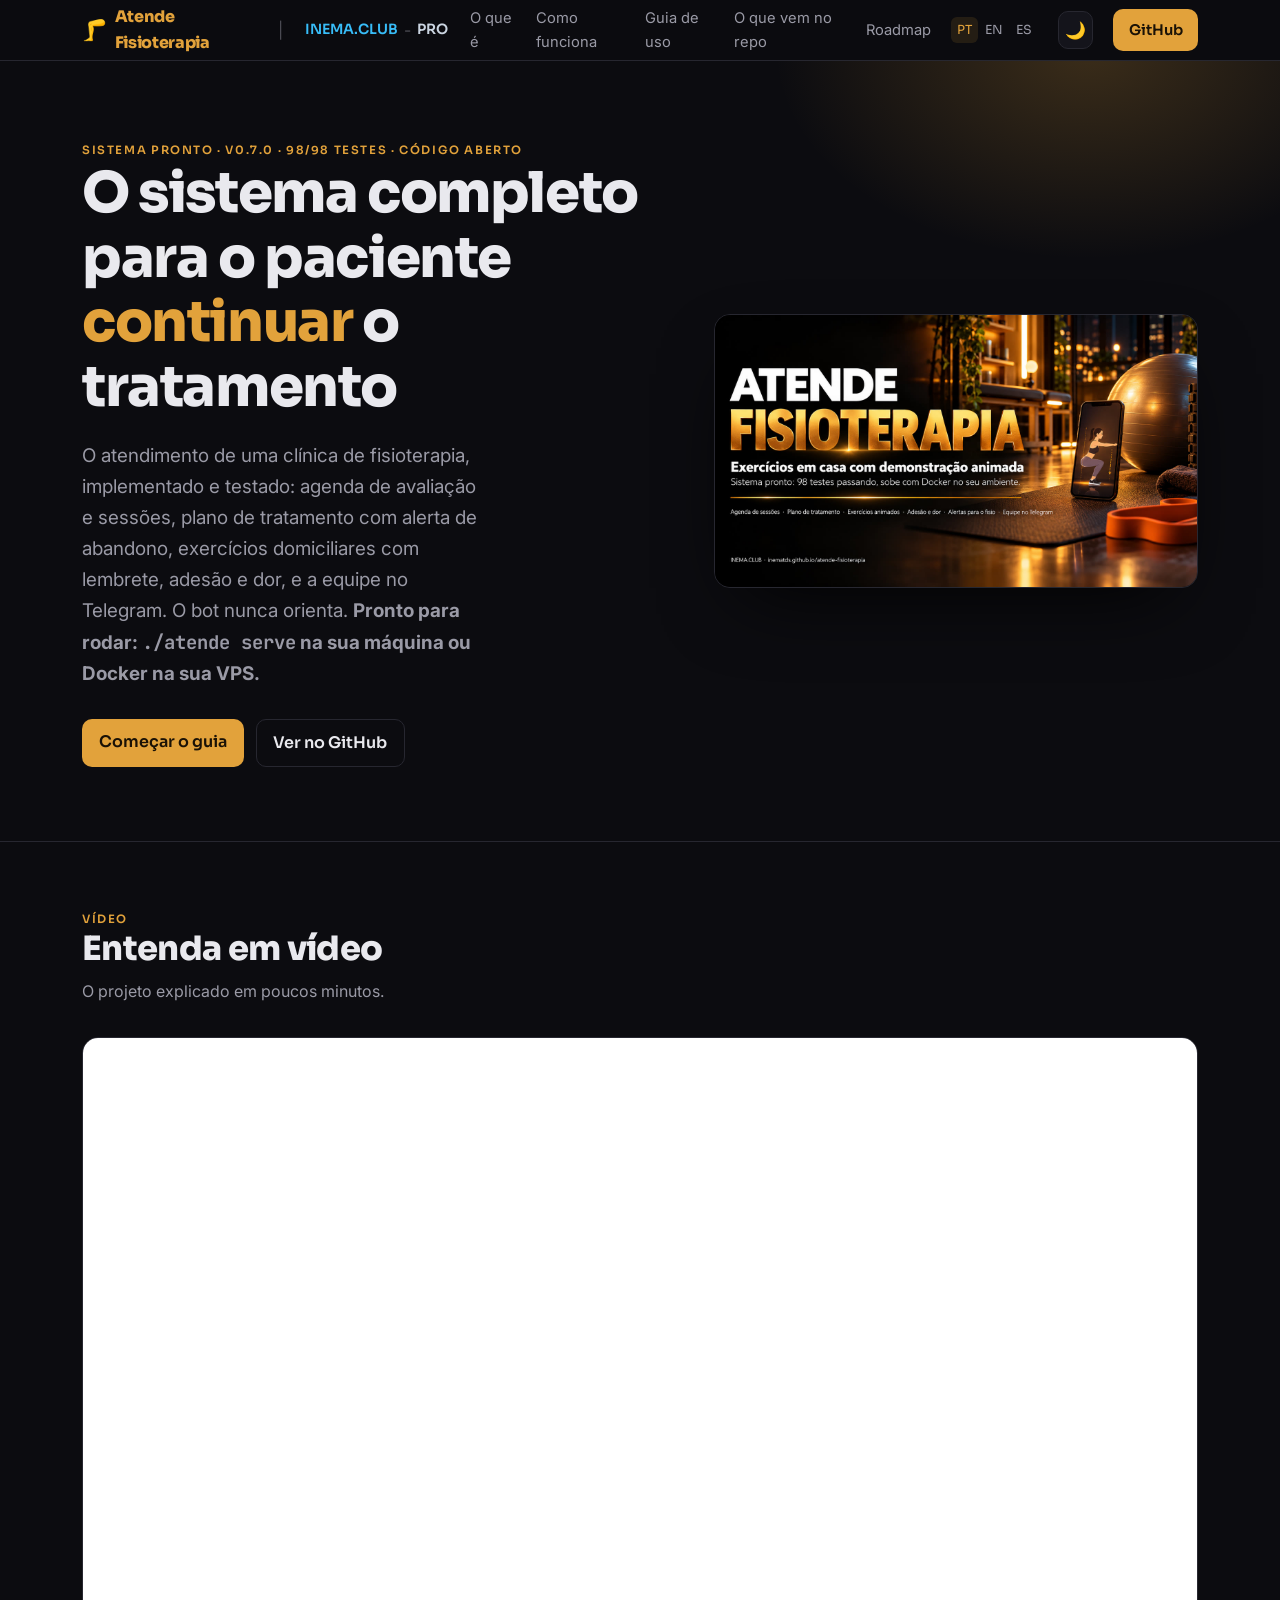
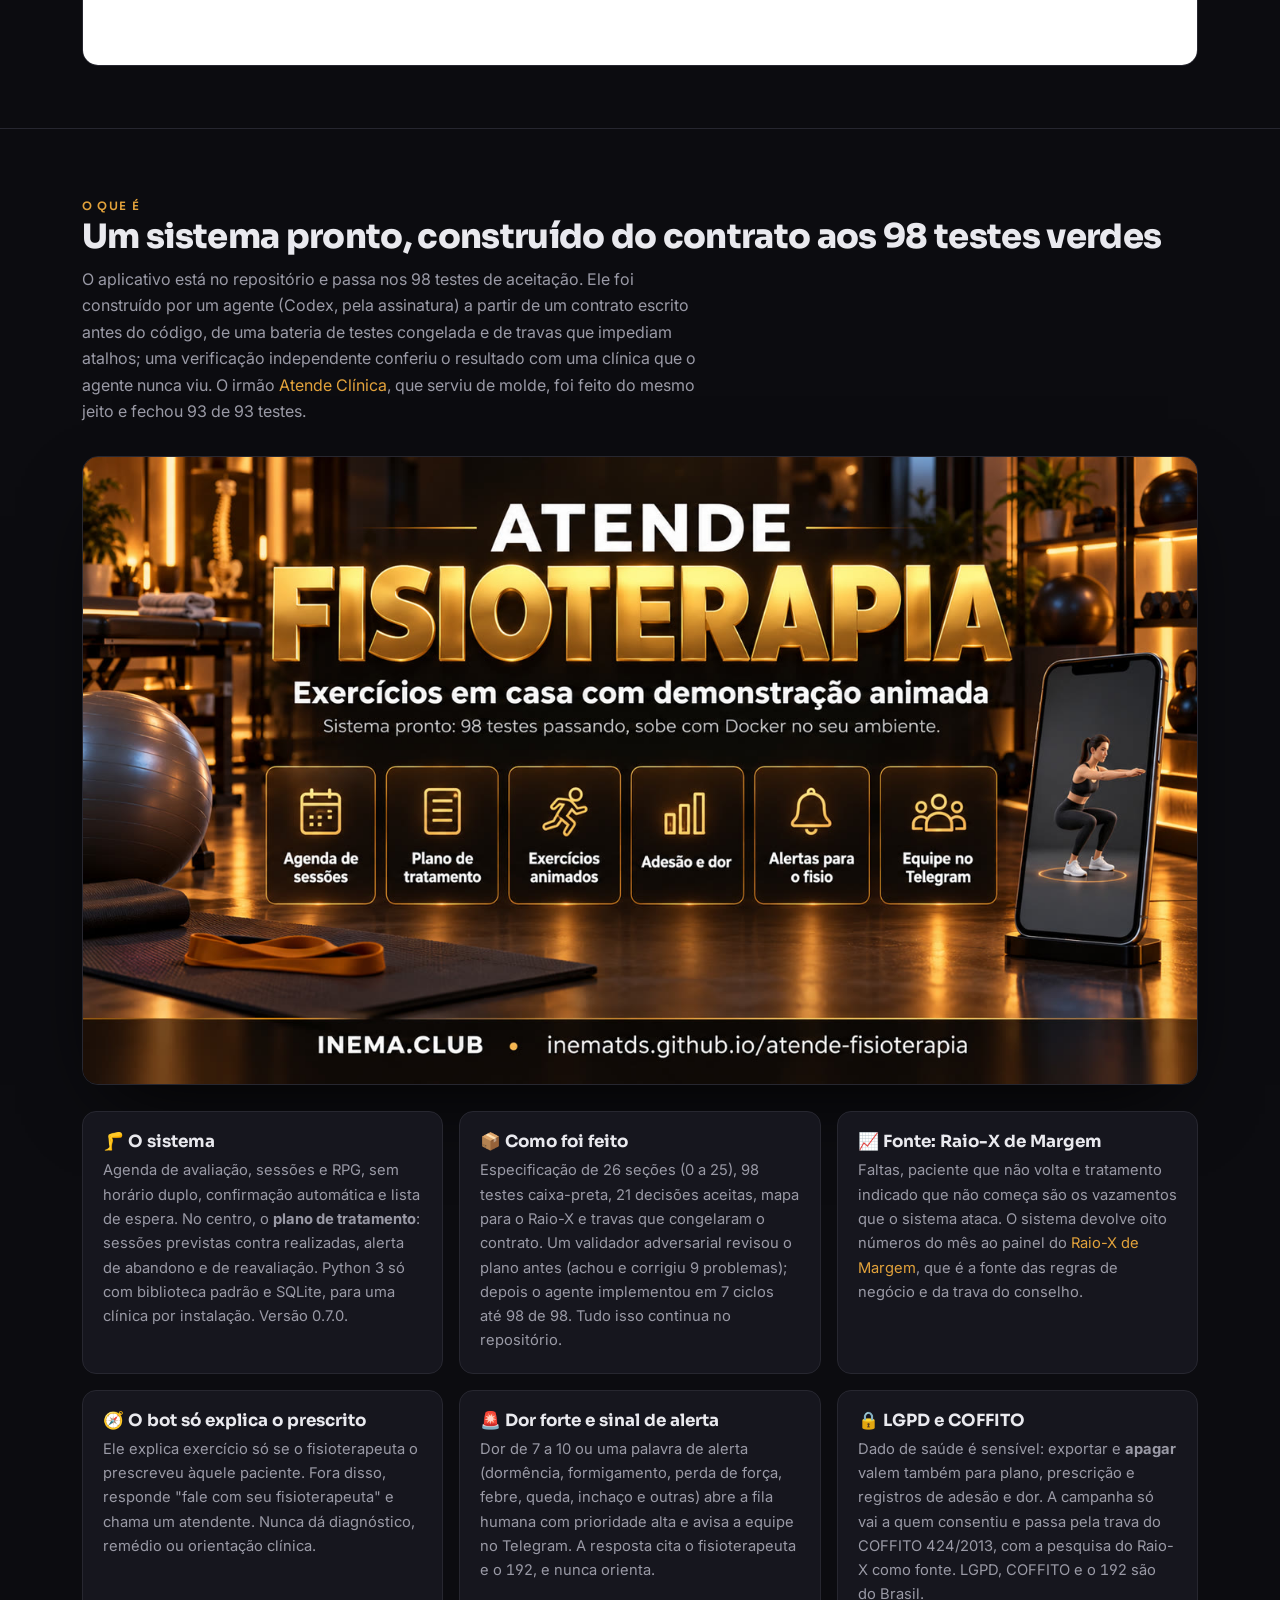
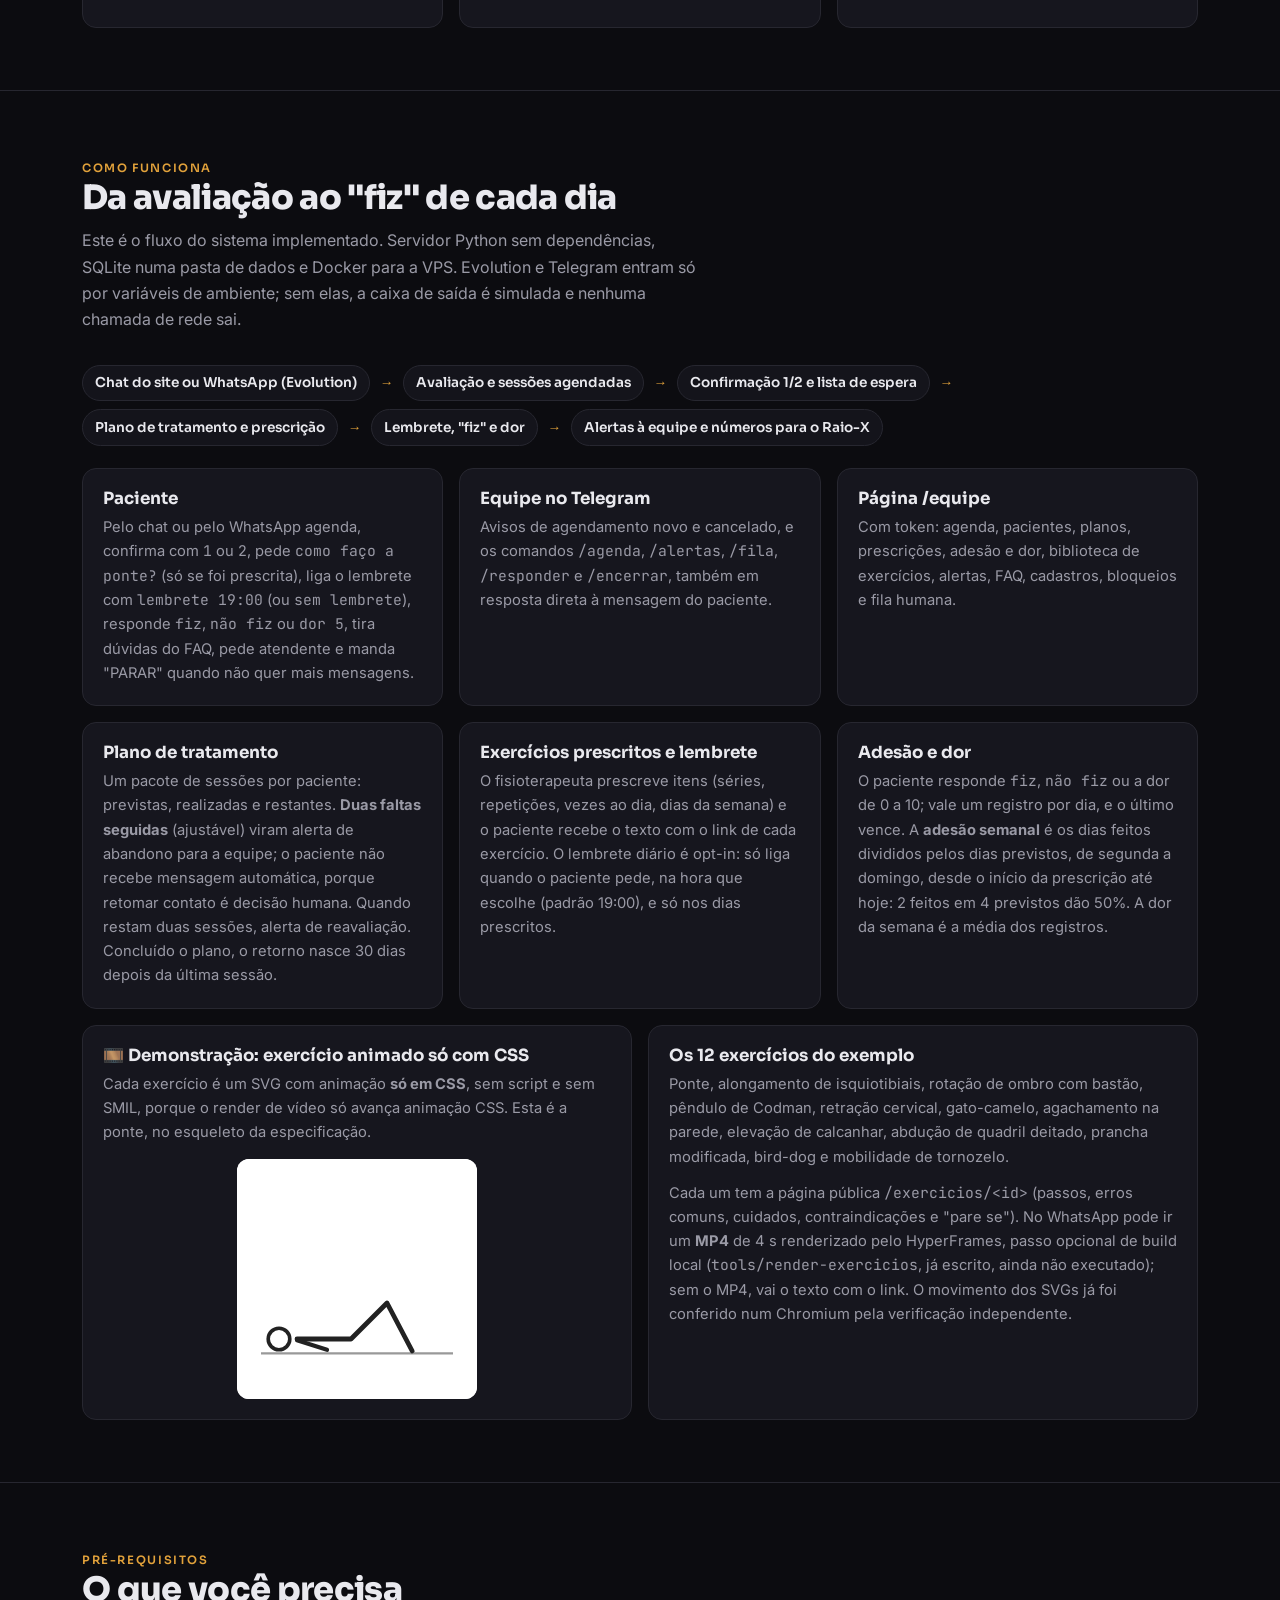
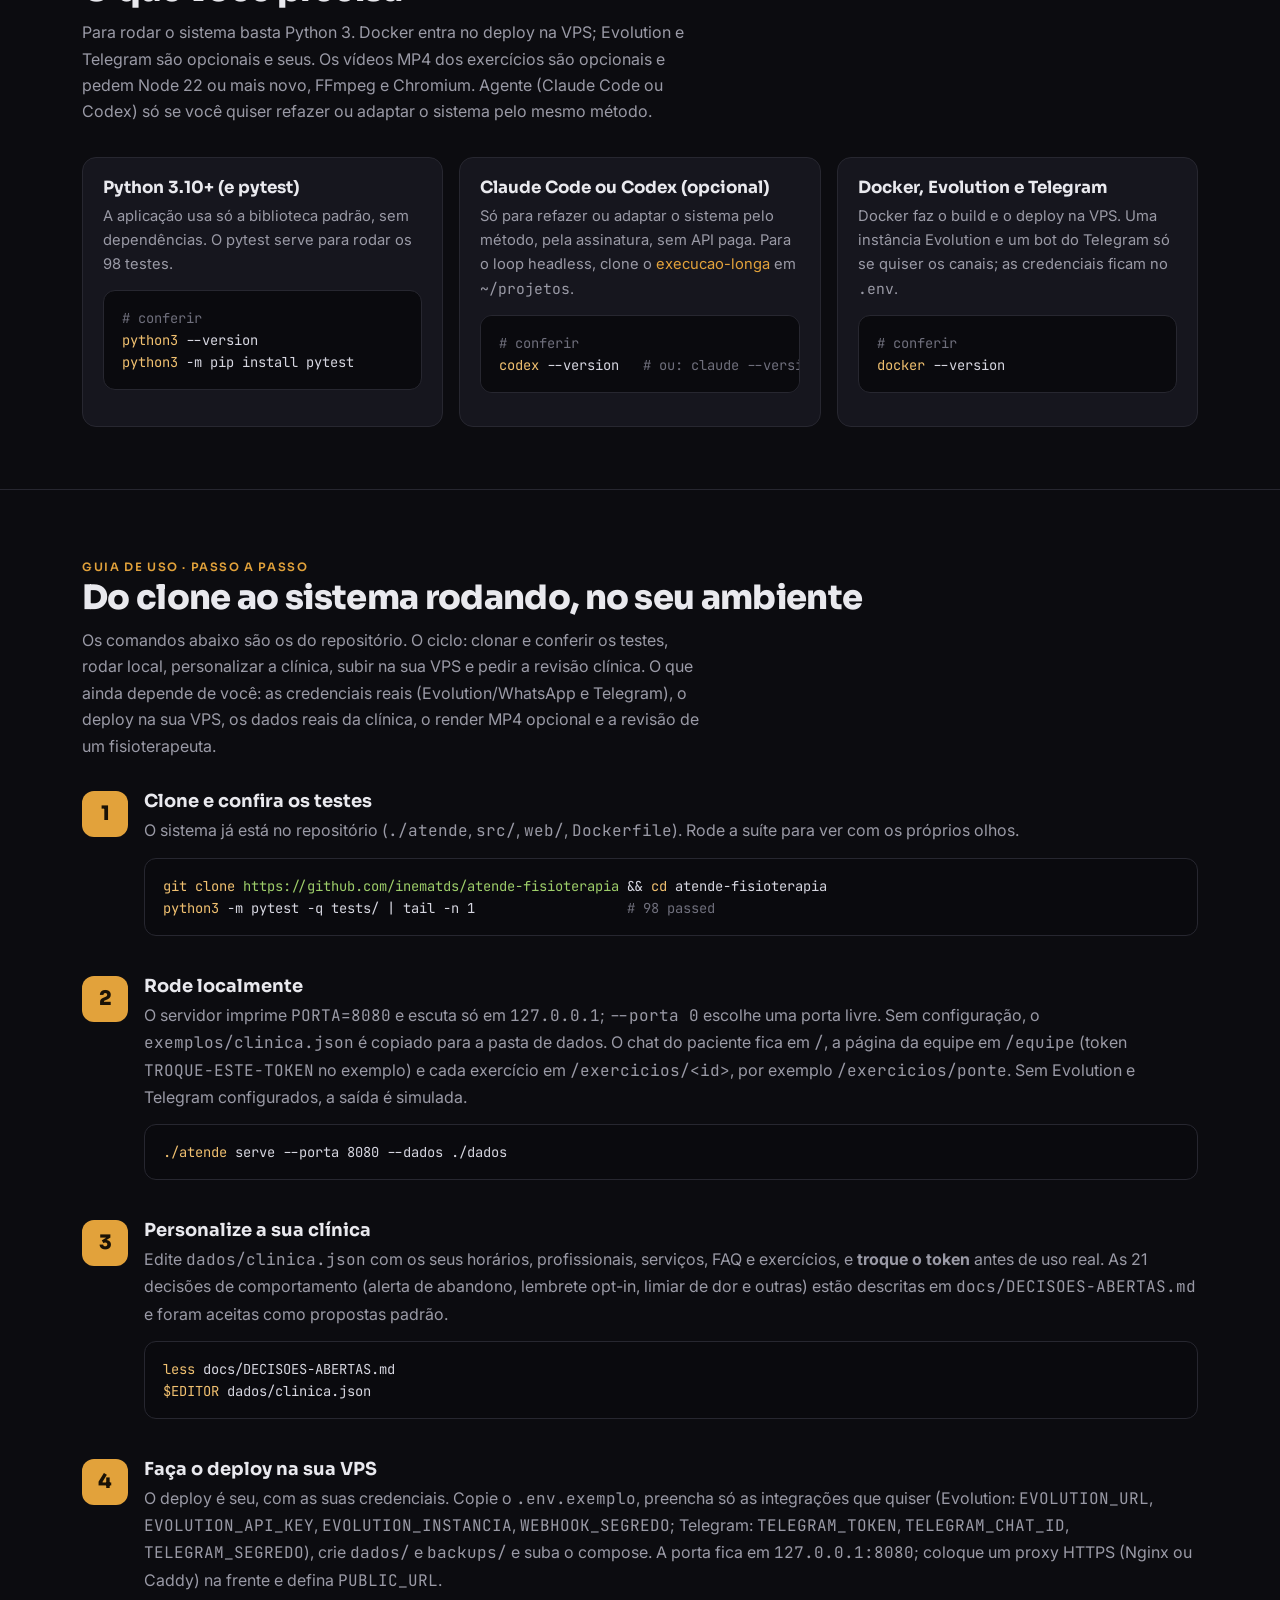
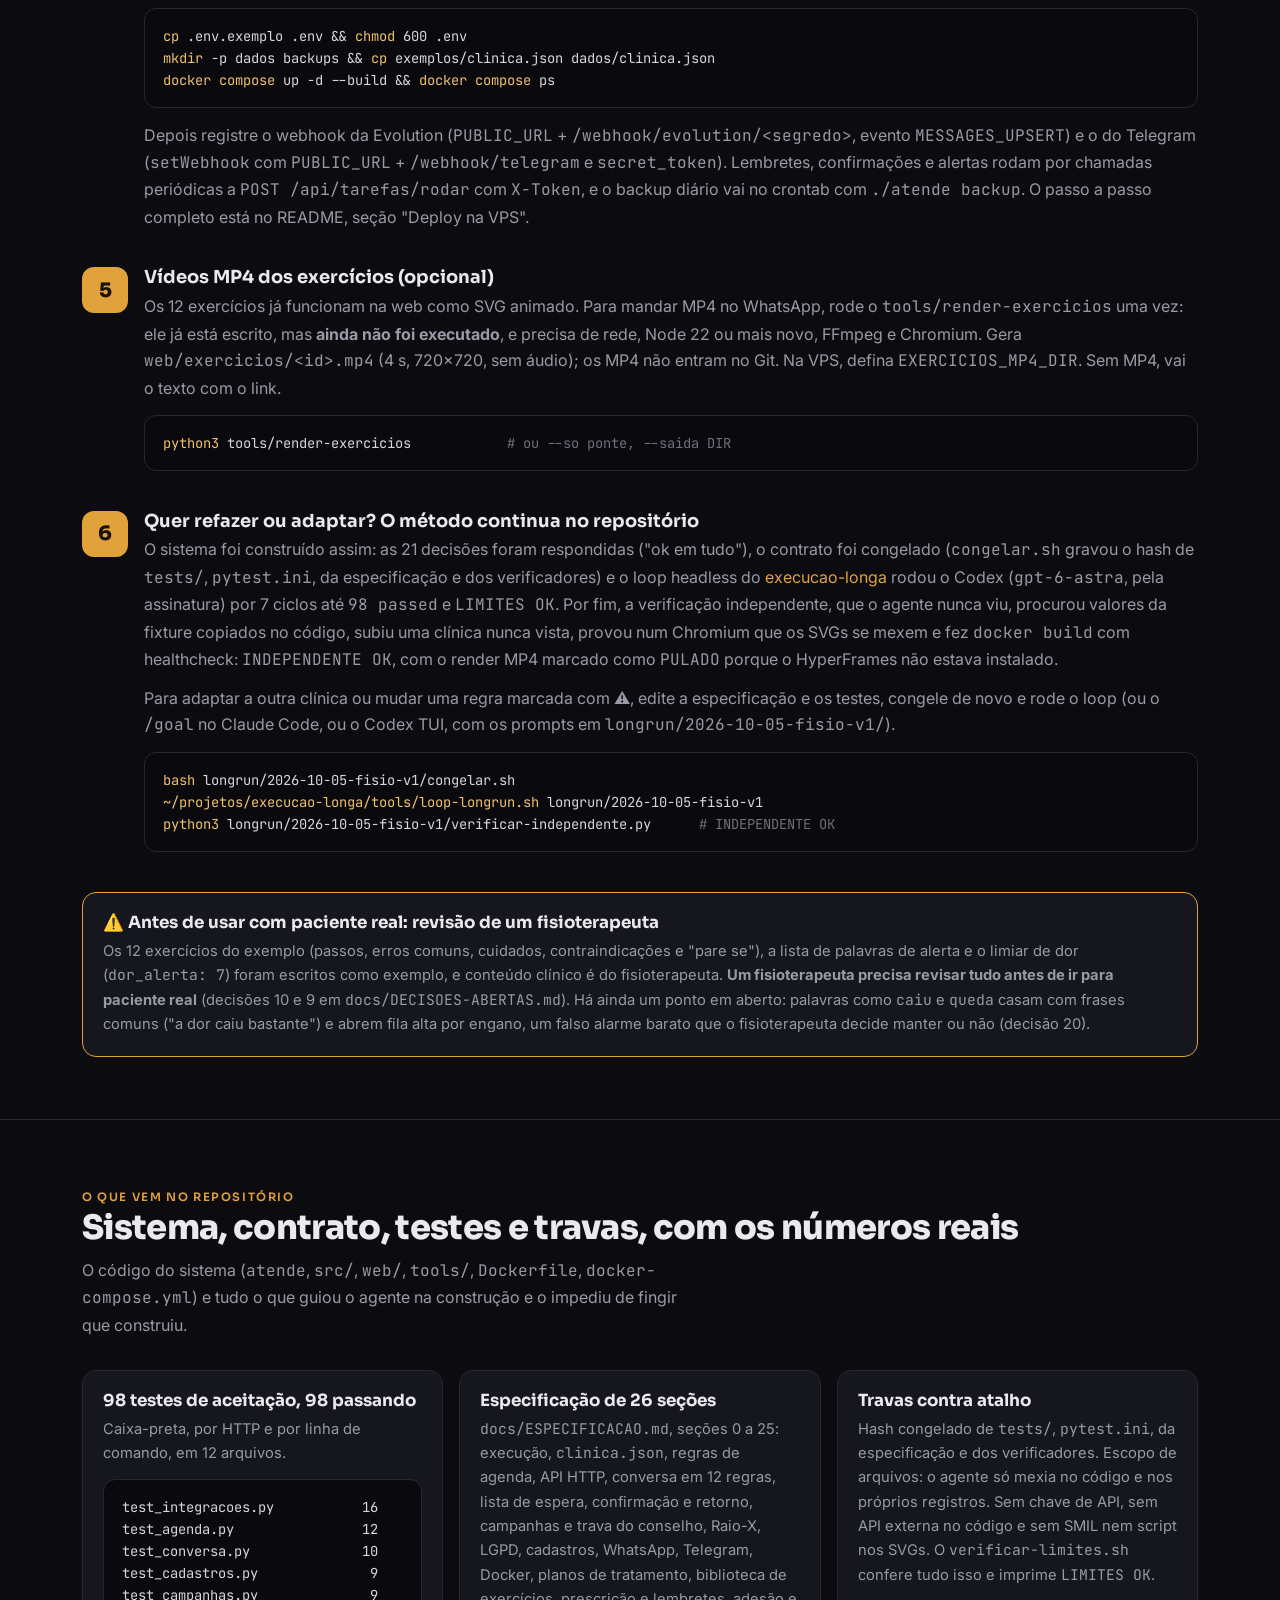
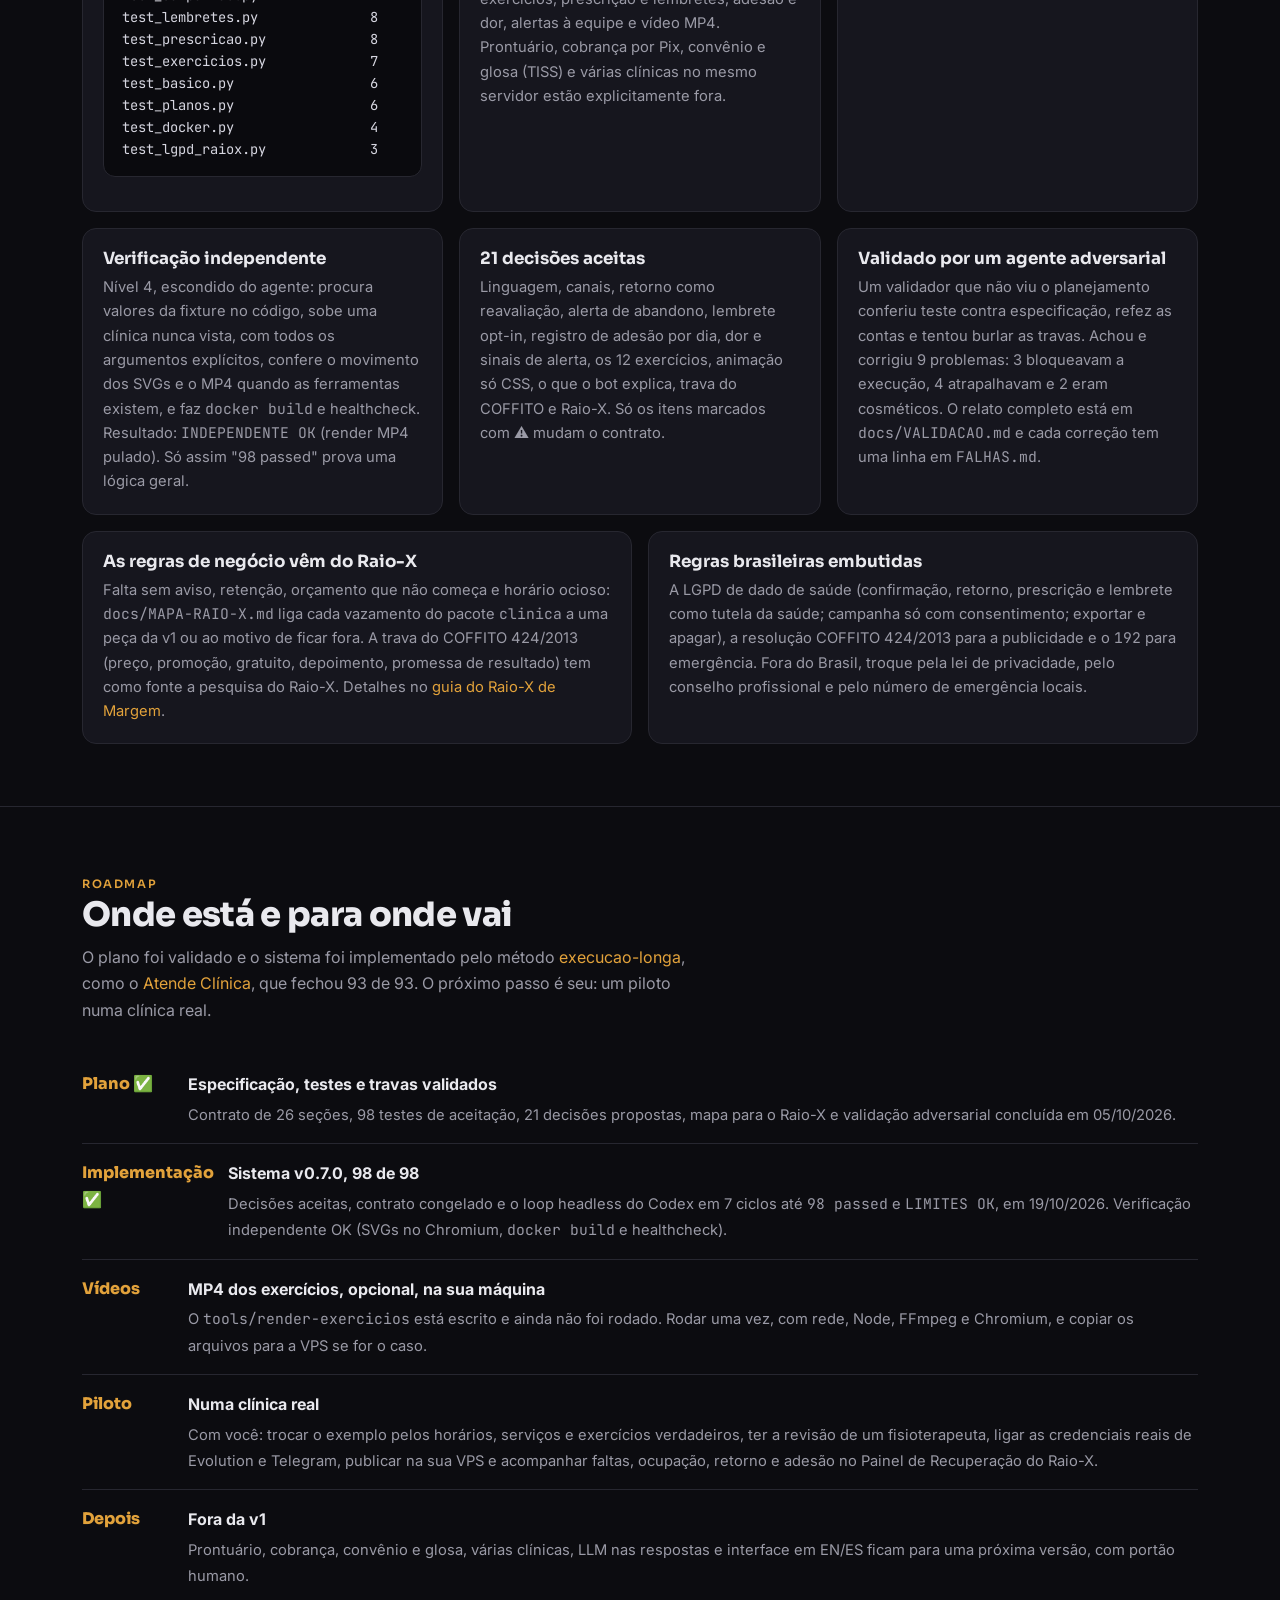
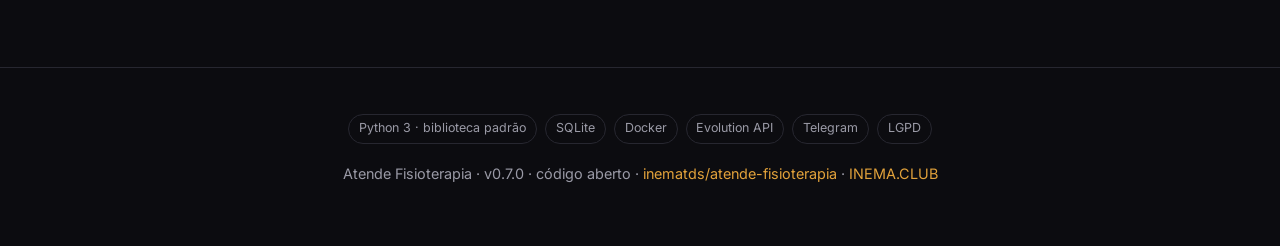
==== commit 9764fef6: "Guia: vídeo explicativo (Pir0ezbdVgk) nos idiomas do guia + README Co-Authored-By: Claude Opus 5.5 <" ====
--- a/guia/index.html
+++ b/guia/index.html
@@ -138,6 +138,14 @@
   </div>
 </header>
 
+<section id="video"><div class="wrap">
+  <span class="chip">Vídeo</span>
+  <h2>Entenda em vídeo</h2>
+  <p class="sub">O projeto explicado em poucos minutos.</p>
+  <div style="position:relative;padding-top:56.25%;border-radius:16px;overflow:hidden;border:1px solid var(--line,#272730)"><iframe src="https://www.youtube.com/embed/Pir0ezbdVgk" title="Entenda em vídeo" style="position:absolute;inset:0;width:100%;height:100%;border:0" loading="lazy" allowfullscreen></iframe></div>
+</div></section>
+
+
 <section id="oque"><div class="wrap">
   <span class="chip">O que é</span>
   <h2>Um sistema pronto, construído do contrato aos 98 testes verdes</h2>
